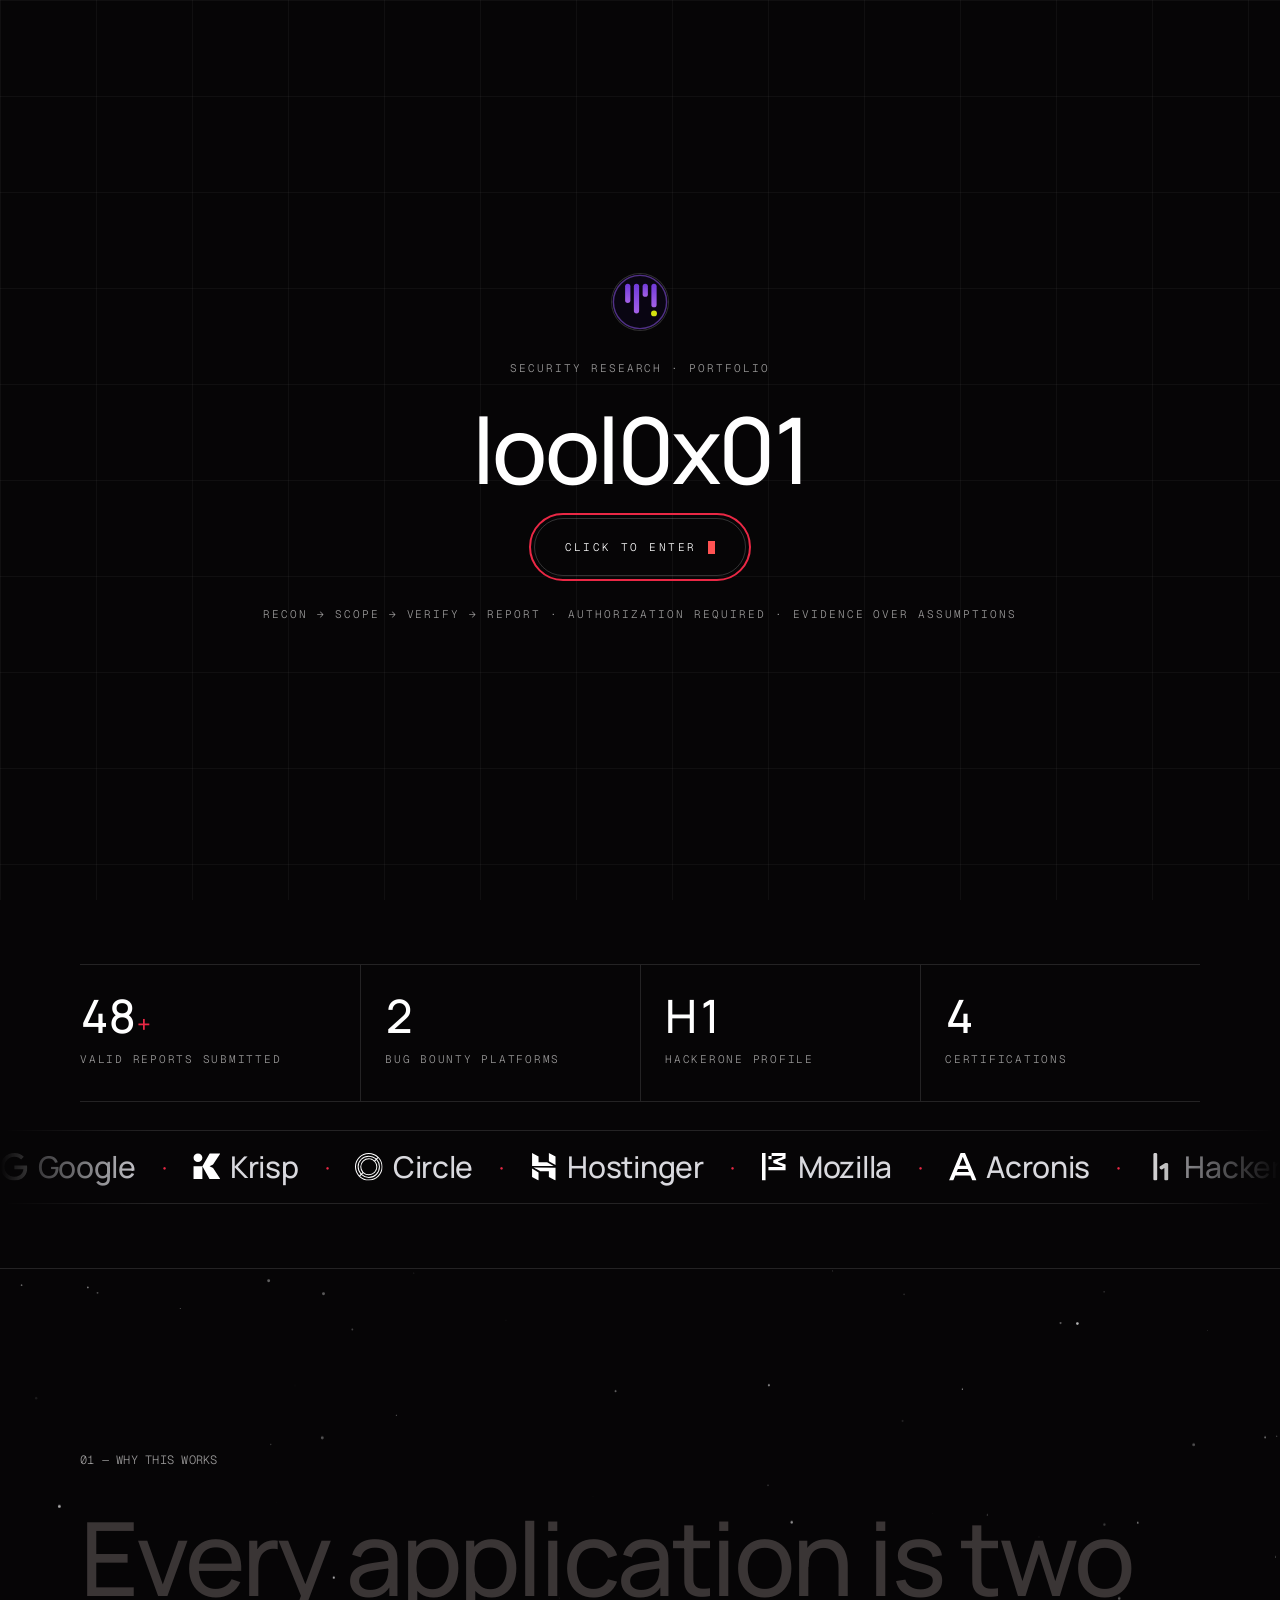
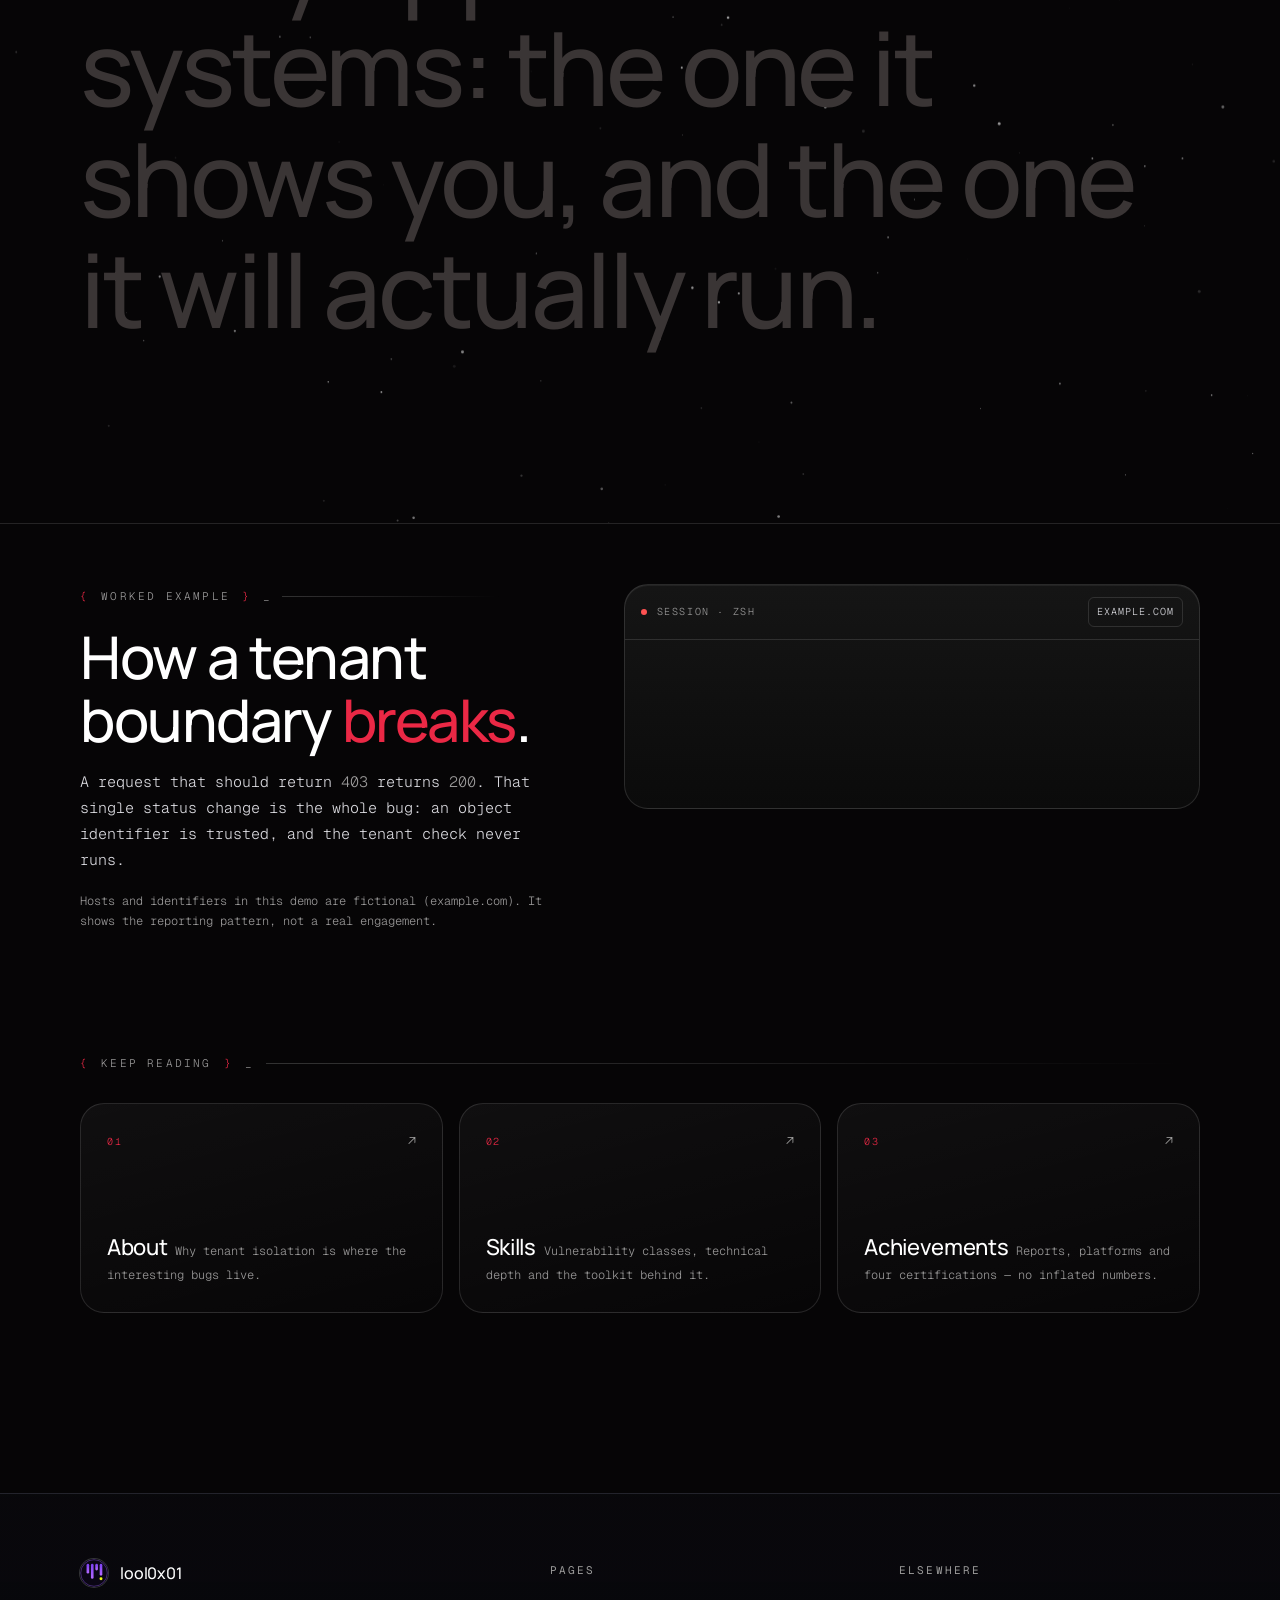
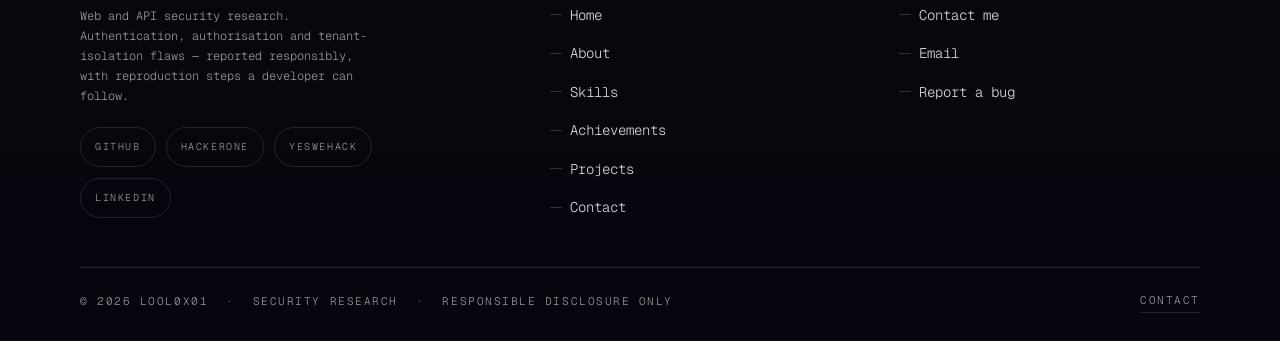
==== index.html @ 4f6cd8f5 "Full redeploy: site + audible ambient.mp3 + cache-busted audio" ====
<!DOCTYPE html>
<html lang="en-GB">
<head>
<meta charset="utf-8">
<meta name="viewport" content="width=device-width, initial-scale=1">
<title>lool0x01 — Security Researcher</title>
<meta name="description" content="Security researcher specialising in web and API security, with a focus on authentication, authorisation and tenant-isolation flaws in multi-tenant SaaS.">
<meta name="theme-color" content="#060506">
<meta name="color-scheme" content="dark">
<link rel="icon" href="favicon.svg" type="image/svg+xml">
<meta property="og:type" content="website">
<meta property="og:site_name" content="lool0x01">
<meta property="og:title" content="lool0x01 — Security Researcher">
<meta property="og:description" content="Web and API security research: authentication, authorisation and tenant-isolation flaws in multi-tenant SaaS.">
<meta name="twitter:card" content="summary">
<link rel="preconnect" href="https://fonts.googleapis.com">
<link rel="preconnect" href="https://fonts.gstatic.com" crossorigin>
<link href="https://fonts.googleapis.com/css2?family=Geist+Mono:wght@300..500&family=Instrument+Serif:ital@0;1&family=Manrope:wght@300..600&display=swap" rel="stylesheet">
<link rel="stylesheet" href="assets/css/main.css?v=18">
<link rel="stylesheet" href="assets/css/live-terminal.css?v=2">
<script src="assets/js/media.js?v=6"></script>
</head>
<body data-page="home">

<a class="skip" href="#main">Skip to content</a>
<div class="wipe" id="wipe" data-state="revealing" aria-hidden="true"><span></span><span></span></div>
<div class="progress" aria-hidden="true"><div class="progress__bar"></div></div>
<canvas class="field-canvas" id="field" aria-hidden="true"></canvas>
<div class="cursor" id="cursor" aria-hidden="true">
  <span class="cursor__dot"></span><span class="cursor__ring"></span><span class="cursor__label">View</span>
</div>

<!-- entry gate: click -> 2s boot -> hero -->
<div class="gate" id="gate" role="dialog" aria-modal="true" aria-labelledby="gate-name">
  <div class="gate__inner">
    <span class="gate__mark" aria-hidden="true"></span>
    <p class="gate__hint">Security research · portfolio</p>
    <p class="gate__name" id="gate-name">lool0x01</p>
    <button class="gate__enter" type="button">Click to Enter <span class="caret" aria-hidden="true"></span></button>
    <p class="gate__hint">Recon → scope → verify → report · authorization required · evidence over assumptions</p>
    <div class="boot" role="status" aria-live="polite">
      <div class="boot__row">INITIALIZING...</div>
      <div class="boot__row">mapping attack surface...</div>
      <div class="boot__row">tenant boundaries: checked</div>
      <div class="boot__row boot__row--ready">READY</div>
      <div class="boot__bar" aria-hidden="true"><i></i></div>
    </div>
  </div>
</div>

<header class="nav">
  <div class="nav__inner">
    <a class="brand" href="index.html" aria-label="lool0x01 — home">
      <span class="brand__mark" aria-hidden="true"></span>
      <span class="brand__word">lool0x01</span>
    </a>
    <nav class="nav__tabs" aria-label="Primary">
      <a class="nav__tab" href="index.html" aria-current="page">Home</a>
      <a class="nav__tab" href="about.html">About</a>
      <a class="nav__tab" href="skills.html">Skills</a>
      <a class="nav__tab" href="achievements.html">Achievements</a>
      <a class="nav__tab" href="projects.html">Projects</a>
      <a class="nav__tab" href="contact.html">Contact</a>
    </nav>
    <div class="nav__tools">
      <button class="audio" type="button" aria-pressed="false" aria-label="Toggle ambient sound">
        <span class="audio__bars" aria-hidden="true"><i></i><i></i><i></i><i></i></span>
        <span class="audio__text">Sound</span>
      </button>
      <a class="btn btn--sm" href="contact.html">Contact</a>
    </div>
    <button class="nav__burger" type="button" aria-expanded="false" aria-controls="nav-panel" aria-label="Open menu">
      <i aria-hidden="true"></i><i aria-hidden="true"></i>
    </button>
  </div>
</header>
<div class="nav__panel" id="nav-panel">
  <a href="index.html" aria-current="page">Home</a>
  <a href="about.html">About</a>
  <a href="skills.html">Skills</a>
  <a href="achievements.html">Achievements</a>
  <a href="projects.html">Projects</a>
  <a href="contact.html">Contact</a>
</div>

<main id="main">

  <!-- ============================================================ hero -->
  <section class="hero">
    <div class="wrap hero__grid">
      <div class="hero__copy">
        <p class="eyebrow">
          <span class="eyebrow__brace">{</span>
          <span>Security research</span>
          <span class="eyebrow__brace">}</span>
          <span class="eyebrow__dash">_</span>
          <span class="eyebrow__rule"></span>
        </p>

        <h1 class="hero__title hero__title--mono">
          <span class="line"><span>Scanners check inputs.</span></span>
          <span class="line"><span>I test <em class="hl">TRUST</em>.</span></span>
        </h1>

        <p class="hero__lede lede">
          Security researcher specialising in web and API security, with a focus on
          authentication, authorisation, and tenant-isolation flaws in multi-tenant SaaS
          systems. I find the design-level vulnerabilities scanners miss and write
          reproducible reports with concrete remediation guidance.
        </p>

        <div class="hero__cta">
          <a class="btn btn--primary" href="projects.html">View my work <span class="btn__arrow" aria-hidden="true">→</span></a>
          <a class="btn" href="contact.html">Contact me</a>
        </div>

        <p class="hero__meta">
          <span class="live"><span class="live__dot" aria-hidden="true"></span>Researching</span>
          <span aria-hidden="true">/</span>
          <span>HackerOne · YesWeHack</span>
          <span aria-hidden="true">/</span>
          <span>Responsible disclosure only</span>
        </p>
      </div>

      <!-- ============================================================
           Live Engagement Terminal — self-contained hero component.
           Markup here · styles: assets/css/live-terminal.css
                        · scenarios + engine: assets/js/live-terminal.js
           Paste-ready single-file version: components/live-engagement-terminal.html
           ============================================================ -->
      <section class="let" id="let" role="region" aria-label="Live engagement terminal">
        <div class="let__stage">
          <span class="let__glow" aria-hidden="true"></span>
          <span class="let__halo" aria-hidden="true"></span>

          <div class="let__frame">
            <span class="let__corner" data-c="tl" aria-hidden="true"></span>
            <span class="let__corner" data-c="tr" aria-hidden="true"></span>
            <span class="let__corner" data-c="bl" aria-hidden="true"></span>
            <span class="let__corner" data-c="br" aria-hidden="true"></span>
            <span class="let__scan" aria-hidden="true"></span>
            <span class="let__vignette" aria-hidden="true"></span>

            <header class="let__bar">
              <span class="let__dots" aria-hidden="true"><i></i><i></i><i></i></span>
              <span class="let__path">lool0x01@hunt: ~/engagements/tenant-isolation</span>
              <span class="let__live" aria-hidden="true"><i></i> live</span>
            </header>

            <div class="let__tabrow">
              <div class="let__tabs" role="tablist" aria-label="Engagement scenario">
                <button class="let__tab" id="let-tab-recon"   role="tab" type="button" data-scn="recon"   aria-selected="true"  aria-controls="let-screen" tabindex="0">recon</button>
                <button class="let__tab" id="let-tab-exploit" role="tab" type="button" data-scn="exploit" aria-selected="false" aria-controls="let-screen" tabindex="-1">exploit</button>
                <button class="let__tab" id="let-tab-report"  role="tab" type="button" data-scn="report"  aria-selected="false" aria-controls="let-screen" tabindex="-1">report</button>
              </div>
              <div class="let__actions">
                <button class="let__act" type="button" data-act="replay">Replay</button>
                <button class="let__act" type="button" data-act="copy">Copy</button>
              </div>
              <span class="let__tabline" aria-hidden="true"></span>
            </div>

            <div class="let__body">
              <div class="let__screen" id="let-screen" role="tabpanel" aria-labelledby="let-tab-recon">
                <div class="let__lines"></div>
              </div>

              <aside class="let__panel" aria-label="Findings">
                <p class="let__panel-title">Findings</p>
                <div class="let__count"><span class="let__count-n">0</span><span class="let__count-l">logged</span></div>
                <span class="let__sev" data-sev="none">—</span>
                <div class="let__cvss">
                  <span class="let__cvss-l">CVSS 4.0</span>
                  <span class="let__cvss-v">—</span>
                </div>
                <div class="let__ring">
                  <svg viewBox="0 0 44 44" aria-hidden="true">
                    <circle class="let__ring-bg" cx="22" cy="22" r="18"></circle>
                    <circle class="let__ring-fg" cx="22" cy="22" r="18"></circle>
                  </svg>
                  <span class="let__ring-t">0%</span>
                </div>
              </aside>
            </div>
          </div>
        </div>

        <div class="let__sr" role="status" aria-live="polite"></div>
      </section>
    </div>
  </section>

  <!-- ======================================================= stats + marquee -->
  <section class="section--tight" aria-label="At a glance">
    <div class="wrap">
      <div class="stats">
        <div class="stat">
          <span class="stat__num"><span data-count="50" data-reveal data-dur="1600">50</span><small>+</small></span>
          <span class="stat__label">Valid reports submitted</span>
        </div>
        <div class="stat">
          <span class="stat__num"><span data-count="2" data-reveal data-dur="900">2</span></span>
          <span class="stat__label">Bug bounty platforms</span>
        </div>
        <div class="stat">
          <span class="stat__num">H1</span>
          <span class="stat__label">HackerOne profile</span>
        </div>
        <div class="stat">
          <span class="stat__num"><span data-count="4" data-reveal data-dur="900">4</span></span>
          <span class="stat__label">Certifications</span>
        </div>
      </div>
    </div>
    <!-- brand sprite: inlined once, referenced by every marquee lockup -->
    <svg class="mlogo-sprite" aria-hidden="true" focusable="false"><defs>
      <symbol id="lg-google" viewBox="0 0 24 24"><path d="M12.48 10.92v3.28h7.84c-.24 1.84-.853 3.187-1.787 4.133-1.147 1.147-2.933 2.4-6.053 2.4-4.827 0-8.6-3.893-8.6-8.72s3.773-8.72 8.6-8.72c2.6 0 4.507 1.027 5.907 2.347l2.307-2.307C18.747 1.44 16.133 0 12.48 0 5.867 0 .307 5.387.307 12s5.56 12 12.173 12c3.573 0 6.267-1.173 8.373-3.36 2.16-2.16 2.84-5.213 2.84-7.667 0-.76-.053-1.467-.173-2.053H12.48z"/></symbol>
      <symbol id="lg-krisp" viewBox="9.5 9.5 26 26"><path d="M18.333 33.6553C18.333 33.7466 18.2981 33.8348 18.2354 33.8994C18.1726 33.9639 18.0868 34 17.998 34H10.335C10.2461 34 10.1605 33.964 10.0977 33.8994C10.0349 33.8348 10 33.7466 10 33.6553V22.3447C10 22.2534 10.0349 22.1652 10.0977 22.1006C10.1605 22.036 10.2462 22 10.335 22H18.333V33.6553ZM34.6592 10C34.7208 10 34.7821 10.0169 34.835 10.0488C34.8876 10.0808 34.9309 10.1269 34.96 10.1816C34.9891 10.2366 35.003 10.299 35 10.3613C34.997 10.4236 34.9766 10.4843 34.9424 10.5361L28.5615 20.208C28.5286 20.2577 28.4836 20.2985 28.4307 20.3252L25.1182 21.999L28.4307 23.6729C28.4836 23.7004 28.5287 23.7417 28.5615 23.792L34.9424 33.4639C34.9766 33.5157 34.997 33.5764 35 33.6387C35.003 33.701 34.9891 33.7634 34.96 33.8184C34.9309 33.8731 34.8876 33.9192 34.835 33.9512C34.7821 33.9831 34.7208 34 34.6592 34H25.5137C25.3936 34 25.2747 33.9681 25.1709 33.9072C25.0673 33.8464 24.9814 33.7584 24.9219 33.6533L18.333 21.999L24.9219 10.3467C24.9814 10.2416 25.0673 10.1536 25.1709 10.0928C25.2747 10.0319 25.3936 10 25.5137 10H34.6592ZM14.167 10C16.468 10.0002 18.333 11.791 18.333 14C18.333 16.209 16.468 17.9998 14.167 18C11.8658 18 10 16.2091 10 14C10 11.7909 11.8658 10 14.167 10Z"/></symbol>
      <symbol id="lg-circle" viewBox="0 0 24 24"><path d="M20.788 3.832c-.101-.105-.197-.213-.301-.317-.103-.103-.211-.202-.32-.302A11.903 11.903 0 0 0 12 0a11.926 11.926 0 0 0-8.486 3.514C-1.062 8.09-1.16 15.47 3.213 20.168c.099.108.197.214.3.32.104.103.21.2.317.3A11.92 11.92 0 0 0 12 24c3.206 0 6.22-1.247 8.487-3.512 4.576-4.576 4.673-11.956.301-16.656zm-16.655.301A11.057 11.057 0 0 1 12 .874c2.825 0 5.49 1.048 7.55 2.958l-1.001 1.002A9.646 9.646 0 0 0 12 2.292a9.644 9.644 0 0 0-6.865 2.844A9.644 9.644 0 0 0 2.292 12c0 2.448.9 4.753 2.542 6.549L3.831 19.55C-.201 15.191-.101 8.367 4.133 4.133zm13.798 1.318v.002l-1.015 1.014A7.346 7.346 0 0 0 12 4.589 7.357 7.357 0 0 0 6.761 6.76 7.362 7.362 0 0 0 4.589 12a7.34 7.34 0 0 0 1.877 4.913l-1.014 1.016A8.77 8.77 0 0 1 3.167 12a8.77 8.77 0 0 1 2.588-6.245A8.771 8.771 0 0 1 12 3.167c2.213 0 4.301.809 5.931 2.284zM18.537 12c0 1.745-.681 3.387-1.916 4.622S13.746 18.538 12 18.538a6.491 6.491 0 0 1-4.296-1.621l-.001-.004c-.11-.094-.22-.188-.324-.291a6.027 6.027 0 0 1-.293-.326A6.47 6.47 0 0 1 5.466 12c0-1.746.679-3.387 1.914-4.621A6.488 6.488 0 0 1 12 5.465c1.599 0 3.105.576 4.295 1.62.111.096.224.19.326.295.104.104.2.214.295.324A6.482 6.482 0 0 1 18.537 12zM7.084 17.534h.001A7.349 7.349 0 0 0 12 19.413a7.35 7.35 0 0 0 5.239-2.174A7.354 7.354 0 0 0 19.412 12a7.364 7.364 0 0 0-1.876-4.916l1.013-1.012A8.777 8.777 0 0 1 20.834 12a8.765 8.765 0 0 1-2.589 6.246A8.764 8.764 0 0 1 12 20.834a8.782 8.782 0 0 1-5.93-2.285l1.014-1.015zm12.783 2.333A11.046 11.046 0 0 1 12 23.125a11.042 11.042 0 0 1-7.551-2.957l1.004-1.001a9.64 9.64 0 0 0 6.549 2.542 9.639 9.639 0 0 0 6.865-2.846A9.642 9.642 0 0 0 21.71 12a9.64 9.64 0 0 0-2.543-6.548l1.001-1.002c4.031 4.359 3.935 11.182-.301 15.417z"/></symbol>
      <symbol id="lg-hostinger" viewBox="0 0 24 24"><path d="M16.415 0v7.16l5.785 3.384V2.949L16.415 0ZM1.8 0v11.237h18.815L14.89 8.09l-7.457-.003V3.024L1.8 0Zm14.615 20.894v-5.019l-7.514-.005c.007.033-5.82-3.197-5.82-3.197l19.119.091V24l-5.785-3.106ZM1.8 13.551v7.343l5.633 2.949v-6.988L1.8 13.551Z"/></symbol>
      <symbol id="lg-mozilla" viewBox="0 0 24 24"><path d="M4.819 24H1.75V0H4.82zM7.33 12.242H19.48v-.69L11.562 8.67V6.25l7.918-2.872v-.7H10.1V0h12.149v4.89l-6.445 2.224v.69l6.445 2.224v4.89H7.33zm0-9.565h2.77v2.77H7.33z"/></symbol>
      <symbol id="lg-acronis" viewBox="96 96 320 320"><path d="M96 416H145.231L168.899 357.647H343.574L366.769 416H416L281.562 96H230.438L96 416ZM214.817 243.294L223.337 222.588C237.065 188.706 248.899 160.471 256 139.294C263.574 160.471 275.408 188.706 289.136 222.588L297.657 243.294H214.817ZM184.994 317.647L199.669 280.941H312.331L327.479 317.647H184.994Z"/></symbol>
      <symbol id="lg-hackerone" viewBox="0 0 24 24"><path d="M7.207 0c-.4836 0-.8774.1018-1.1823.3002-.3044.2003-.4592.4627-.4592.7798v21.809c0 .2766.1581.5277.4752.7609.315.2335.7031.3501 1.1664.3501.4427 0 .8306-.1166 1.1678-.3501.3352-.231.5058-.4843.5058-.761V1.0815c0-.319-.1623-.5769-.4893-.7813C8.0644.1018 7.6702 0 7.207 0zm9.5234 8.662c-.4836 0-.8717.0981-1.1683.3007l-4.439 2.7822c-.1988.1861-.2841.4687-.2473.855.0342.3826.2108.747.5238 1.0907.3145.346.6662.5626 1.0684.6547.3963.0899.6973.041.8962-.143l1.7551-1.0951v9.7817c0 .2767.1522.5278.4607.761.3007.2335.6873.3501 1.1504.3501.463 0 .863-.1166 1.1983-.3501.3371-.2332.5058-.4843.5058-.761V9.7381c0-.3193-.165-.577-.4898-.7754-.3252-.2026-.7288-.3007-1.2143-.3007z"/></symbol>
      <symbol id="lg-deezer" viewBox="0 0 24 24"><path d="M.693 10.024c.381 0 .693-1.256.693-2.807 0-1.55-.312-2.807-.693-2.807C.312 4.41 0 5.666 0 7.217s.312 2.808.693 2.808ZM21.038 1.56c-.364 0-.684.805-.91 2.096C19.765 1.446 19.184 0 18.526 0c-.78 0-1.464 2.036-1.784 5-.312-2.158-.788-3.536-1.325-3.536-.745 0-1.386 2.704-1.62 6.472-.442-1.932-1.083-3.145-1.793-3.145s-1.35 1.213-1.793 3.145c-.242-3.76-.874-6.463-1.628-6.463-.537 0-1.013 1.378-1.325 3.535C6.938 2.036 6.262 0 5.474 0c-.658 0-1.247 1.447-1.602 3.665-.217-1.291-.546-2.105-.91-2.105-.675 0-1.221 2.807-1.221 6.272 0 3.466.546 6.273 1.221 6.273.277 0 .537-.476.736-1.273.32 2.928.996 4.938 1.776 4.938.606 0 1.143-1.204 1.507-3.11.251 3.622.875 6.195 1.602 6.195.46 0 .875-1.023 1.187-2.677C10.142 21.6 11 24 12.004 24c1.005 0 1.863-2.4 2.235-5.822.312 1.654.727 2.677 1.186 2.677.728 0 1.352-2.573 1.603-6.195.364 1.906.9 3.11 1.507 3.11.78 0 1.455-2.01 1.775-4.938.208.797.46 1.273.737 1.273.675 0 1.22-2.807 1.22-6.273-.008-3.457-.553-6.272-1.23-6.272ZM23.307 10.024c.381 0 .693-1.256.693-2.807 0-1.55-.312-2.807-.693-2.807-.381 0-.693 1.256-.693 2.807s.312 2.808.693 2.808Z"/></symbol>
      <symbol id="lg-ably" viewBox="21 21 118 118"><path d="M79.8574 32L31.4436 120.61L22 113.988L66.7958 32H79.8574ZM80.532 32L128.946 120.61L138.389 113.988L93.5936 32H80.532Z"/><path d="M128.271 121.132L80.1947 83.4801L32.1182 121.132L41.9297 128L80.1947 98.0441L118.46 128L128.271 121.132Z"/></symbol>
      <symbol id="lg-lumin" viewBox="28 28 144 144"><path d="M54.2479 163L74.5409 127.716H34.128C29.2819 127.716 26.5884 123.031 29.098 118.716L79.7439 31.0578C80.8257 29.0735 82.4374 28 85.3148 28H135.593C140.439 28 143.132 32.6843 140.623 37L95.0178 116.2H165.946C170.792 116.2 173.312 121.058 170.976 125.2L145.837 168.942C144.755 170.927 143.143 172 140.266 172H59.2671C54.421 172 51.7275 167.316 54.2371 163H54.2479ZM81.1826 116.2L125.533 39.5157H88.7222L44.1879 116.2H81.1826Z"/></symbol>
    </defs></svg>

    <div class="marquee" data-marquee aria-hidden="true" style="margin-top:28px">
      <div class="marquee__track">
        <span class="marquee__item">
          <span class="mlogo"><svg class="mi"><use href="#lg-google"/></svg>Google</span><i>·</i>
          <span class="mlogo"><svg class="mi"><use href="#lg-krisp"/></svg>Krisp</span><i>·</i>
          <span class="mlogo"><svg class="mi"><use href="#lg-circle"/></svg>Circle</span><i>·</i>
          <span class="mlogo"><svg class="mi"><use href="#lg-hostinger"/></svg>Hostinger</span><i>·</i>
          <span class="mlogo"><svg class="mi"><use href="#lg-mozilla"/></svg>Mozilla</span><i>·</i>
          <span class="mlogo"><svg class="mi"><use href="#lg-acronis"/></svg>Acronis</span><i>·</i>
          <span class="mlogo"><svg class="mi"><use href="#lg-hackerone"/></svg>HackerOne</span><i>·</i>
          <span class="mlogo"><svg class="mi"><use href="#lg-deezer"/></svg>Deezer</span><i>·</i>
          <span class="mlogo"><svg class="mi"><use href="#lg-ably"/></svg>Ably</span><i>·</i>
          <span class="mlogo"><svg class="mi"><use href="#lg-lumin"/></svg>LuminPDF</span><i>·</i>
        </span>
        <span class="marquee__item">
          <span class="mlogo"><svg class="mi"><use href="#lg-google"/></svg>Google</span><i>·</i>
          <span class="mlogo"><svg class="mi"><use href="#lg-krisp"/></svg>Krisp</span><i>·</i>
          <span class="mlogo"><svg class="mi"><use href="#lg-circle"/></svg>Circle</span><i>·</i>
          <span class="mlogo"><svg class="mi"><use href="#lg-hostinger"/></svg>Hostinger</span><i>·</i>
          <span class="mlogo"><svg class="mi"><use href="#lg-mozilla"/></svg>Mozilla</span><i>·</i>
          <span class="mlogo"><svg class="mi"><use href="#lg-acronis"/></svg>Acronis</span><i>·</i>
          <span class="mlogo"><svg class="mi"><use href="#lg-hackerone"/></svg>HackerOne</span><i>·</i>
          <span class="mlogo"><svg class="mi"><use href="#lg-deezer"/></svg>Deezer</span><i>·</i>
          <span class="mlogo"><svg class="mi"><use href="#lg-ably"/></svg>Ably</span><i>·</i>
          <span class="mlogo"><svg class="mi"><use href="#lg-lumin"/></svg>LuminPDF</span><i>·</i>
        </span>
      </div>
    </div>
  </section>

  <!-- ==================================== big statement (word-lit + stars) -->
  <section class="bigstatement" id="statement" aria-label="Statement">
    <canvas class="bigstatement__stars" aria-hidden="true"></canvas>
    <div class="wrap">
      <p class="bigstatement__tag">01 — why this works</p>
      <p class="statement" id="statementText">Every application is two systems: the one it shows you, and the one it will actually run.</p>
    </div>
  </section>

  <!-- ========================================================= terminal demo -->
  <section class="section" aria-labelledby="demo-title">
    <div class="wrap split">
      <div class="hero__aside" data-reveal>
        <p class="eyebrow">
          <span class="eyebrow__brace">{</span>
          <span>Worked example</span>
          <span class="eyebrow__brace">}</span>
          <span class="eyebrow__dash">_</span>
          <span class="eyebrow__rule"></span>
        </p>
        <h2 class="h2" id="demo-title">How a tenant boundary <span class="serif">breaks</span>.</h2>
        <p class="lede">
          A request that should return <span class="muted">403</span> returns <span class="muted">200</span>.
          That single status change is the whole bug: an object identifier is trusted,
          and the tenant check never runs.
        </p>
        <p class="small">
          Hosts and identifiers in this demo are fictional (example.com). It shows the
          reporting pattern, not a real engagement.
        </p>
      </div>

      <div class="hero__notes" data-reveal data-delay="120">
        <div class="term" aria-hidden="true">
          <div class="term__bar">
            <span class="live__dot"></span>
            <span>session · zsh</span>
            <span class="spacer"></span>
            <span class="tag">example.com</span>
          </div>
          <div class="term__body" data-terminal></div>
        </div>
        <p class="sr-only">
          Animated demonstration: a request to api.example.com returns 403 as expected, then
          returns 200 after an object identifier is changed, illustrating a broken
          object-level authorisation finding. All hosts are fictional.
        </p>
      </div>
    </div>
  </section>

  <!-- ============================================================= teasers -->
  <section class="section" aria-labelledby="next-title">
    <div class="wrap">
      <div class="section-label">
        <p class="eyebrow">
          <span class="eyebrow__brace">{</span>
          <span id="next-title">Keep reading</span>
          <span class="eyebrow__brace">}</span>
          <span class="eyebrow__dash">_</span>
        </p>
        <hr class="rule">
      </div>

      <div class="teasers">
        <a class="teaser" href="about.html" data-reveal data-cursor="view" data-cursor-label="Open">
          <span class="teaser__top"><span class="teaser__idx">01</span><span class="teaser__arrow" aria-hidden="true">↗</span></span>
          <span>
            <span class="teaser__title">About</span>
            <span class="teaser__sub">Why tenant isolation is where the interesting bugs live.</span>
          </span>
        </a>
        <a class="teaser" href="skills.html" data-reveal data-delay="80" data-cursor="view" data-cursor-label="Open">
          <span class="teaser__top"><span class="teaser__idx">02</span><span class="teaser__arrow" aria-hidden="true">↗</span></span>
          <span>
            <span class="teaser__title">Skills</span>
            <span class="teaser__sub">Vulnerability classes, technical depth and the toolkit behind it.</span>
          </span>
        </a>
        <a class="teaser" href="achievements.html" data-reveal data-delay="160" data-cursor="view" data-cursor-label="Open">
          <span class="teaser__top"><span class="teaser__idx">03</span><span class="teaser__arrow" aria-hidden="true">↗</span></span>
          <span>
            <span class="teaser__title">Achievements</span>
            <span class="teaser__sub">Reports, platforms and four certifications — no inflated numbers.</span>
          </span>
        </a>
      </div>
    </div>
  </section>

</main>

<footer class="footer">
  <div class="wrap">
    <div class="footer__top">
      <div class="footer__blurb">
        <div class="footer__markline">
          <span class="brand__mark" aria-hidden="true"></span>
          <span class="brand__word">lool0x01</span>
        </div>
        <p class="small">
          Web and API security research. Authentication, authorisation and tenant-isolation
          flaws — reported responsibly, with reproduction steps a developer can follow.
        </p>
        <div class="socials">
          <a class="icon-btn" href="https://github.com/alielbadry" target="_blank" rel="noopener noreferrer me">GitHub</a>
          <a class="icon-btn" href="https://hackerone.com/lool0x01" target="_blank" rel="noopener noreferrer me">HackerOne</a>
          <a class="icon-btn" href="https://yeswehack.com/hunters/lool0x01" target="_blank" rel="noopener noreferrer me">YesWeHack</a>
          <a class="icon-btn" href="https://www.linkedin.com/in/alielbadry365/" target="_blank" rel="noopener noreferrer me">LinkedIn</a>
        </div>
      </div>
      <div class="footer__col">
        <h4>Pages</h4>
        <ul>
          <li><a class="footer__link" href="index.html">Home</a></li>
          <li><a class="footer__link" href="about.html">About</a></li>
          <li><a class="footer__link" href="skills.html">Skills</a></li>
          <li><a class="footer__link" href="achievements.html">Achievements</a></li>
          <li><a class="footer__link" href="projects.html">Projects</a></li>
          <li><a class="footer__link" href="contact.html">Contact</a></li>
        </ul>
      </div>
      <div class="footer__col">
        <h4>Elsewhere</h4>
        <ul>
          <li><a class="footer__link" href="contact.html">Contact me</a></li>
          <li><a class="footer__link" href="mailto:alielbadry365@gmail.com">Email</a></li>
          <li><a class="footer__link" href="contact.html">Report a bug</a></li>
        </ul>
      </div>
    </div>
    <div class="footer__stamp">
      <span>© <span id="year">2026</span> lool0x01</span>
      <span class="dot" aria-hidden="true">·</span>
      <span>Security research</span>
      <span class="dot" aria-hidden="true">·</span>
      <span>Responsible disclosure only</span>
      <span class="spacer"></span>
      <a href="contact.html">Contact</a>
    </div>
  </div>
</footer>

<script src="assets/js/data.js?v=5"></script>
<script src="assets/js/particles.js?v=5"></script>
<script src="assets/js/core.js?v=12"></script>
<script src="assets/js/home.js?v=6"></script>
<script src="assets/js/live-terminal.js?v=1"></script>
</body>
</html>
---- assets/css/main.css ----
/* ============================================================================
   main.css — "midnight security lab"
   ----------------------------------------------------------------------------
   01 tokens            06 buttons          11 portrait HUD
   02 reset / base      07 cards / glass    12 gate + boot
   03 typography        08 section rhythm   13 stats / marquee
   04 chrome: nav       09 hero             14 terminal
   05 footer            10 annotations      15 chips / filter / plates / form
                                             16 cursor / wipe / misc
                                             17 responsive / reduced motion
   ========================================================================== */

/* == 01 tokens ============================================================ */
:root {
  /* canvas — neutral black, so the red signal reads clean */
  --bg: #060506;
  --grid: rgba(255, 255, 255, 0.04);
  --grid-size: 96px;

  /* surfaces */
  --panel: #0b0b0b;
  --panel-2: #151515;
  --panel-3: #1c1c1c;

  /* hairlines */
  --hair: rgba(255, 255, 255, 0.12);
  --hair-strong: rgba(255, 255, 255, 0.18);

  /* text ramp — white */
  --t1: #ffffff;
  --t2: #d9d9de;
  --t3: #9b9a9a;
  --t4: #ffffff;

  /* signal — white + red (token names kept for compatibility) */
  --violet: #ea2845;
  --violet-2: #ff4d63;
  --lav: #ffb3b8;
  --lime: #ff5252;

  /* tints derived from the accent only */
  --violet-08: rgba(234, 40, 69, 0.08);
  --violet-14: rgba(234, 40, 69, 0.14);
  --violet-24: rgba(234, 40, 69, 0.24);
  --violet-40: rgba(234, 40, 69, 0.4);
  --violet-70: rgba(234, 40, 69, 0.7);

  /* geometry */
  --r-6: 6px;
  --r-12: 12px;
  --r-24: 24px;
  --r-32: 32px;
  --r-pill: 999px;

  --u: 4px;
  --gap-section: 120px;
  --wrap: 1200px;
  --nav-h: 76px;

  /* type */
  --ff-display: "Manrope", "Inter", system-ui, sans-serif;
  --ff-serif: "Instrument Serif", Georgia, "Times New Roman", serif;
  --ff-mono: "Geist Mono", "JetBrains Mono", ui-monospace, "SFMono-Regular", Menlo, monospace;

  --fs-display: clamp(44px, 8.4vw, 128px);
  --fs-h2: clamp(34px, 4.6vw, 64px);
  --fs-h3: clamp(22px, 2.4vw, 30px);
  --fs-serif: clamp(32px, 4.2vw, 56px);
  --fs-body: 14px;
  --lh-body: 24px;
  --fs-eyebrow: 11px;
  --fs-micro: 11px;

  /* motion */
  --ease-wipe: cubic-bezier(0.65, 0.05, 0, 1);
  --ease-out: cubic-bezier(0.16, 1, 0.3, 1);
  --dur-wipe: 0.75s;

  /* media, injected by assets/js/media.js. Fallbacks keep layout intact. */
  --portrait-img: none;
  --mark-img: none;
}

/* == 02 reset / base ====================================================== */
*,
*::before,
*::after { box-sizing: border-box; }

* { margin: 0; }

html {
  -webkit-text-size-adjust: 100%;
  scroll-behavior: smooth;
}

html.is-locked { overflow: hidden; }

body {
  min-height: 100vh;
  background-color: var(--bg);
  color: var(--t2);
  font-family: var(--ff-mono);
  font-weight: 300;
  font-size: var(--fs-body);
  line-height: var(--lh-body);
  font-variant-ligatures: none;
  -webkit-font-smoothing: antialiased;
  -moz-osx-font-smoothing: grayscale;
  overflow-x: hidden;
}

/* blueprint grid + a soft violet bloom, both purely decorative */
body::before {
  content: "";
  position: fixed;
  inset: 0;
  z-index: 0;
  pointer-events: none;
  background-image:
    linear-gradient(to right, var(--grid) 1px, transparent 1px),
    linear-gradient(to bottom, var(--grid) 1px, transparent 1px);
  background-size: var(--grid-size) var(--grid-size);
  mask-image: radial-gradient(120% 90% at 50% 0%, #000 20%, transparent 78%);
  -webkit-mask-image: radial-gradient(120% 90% at 50% 0%, #000 20%, transparent 78%);
}

body::after {
  content: "";
  position: fixed;
  inset: -20% -10% auto -10%;
  height: 70vh;
  z-index: 0;
  pointer-events: none;
  background: radial-gradient(50% 50% at 50% 0%, var(--violet-08), transparent 70%);
}

img, svg, canvas { display: block; max-width: 100%; }

a { color: inherit; text-decoration: none; }

button, input, textarea, select {
  font: inherit;
  color: inherit;
  background: none;
  border: 0;
}

button { cursor: pointer; }

ul, ol { list-style: none; padding: 0; }

:focus-visible {
  outline: 2px solid var(--violet);
  outline-offset: 3px;
  border-radius: var(--r-6);
}

::selection { background: var(--violet); color: #fff; }

.skip {
  position: fixed;
  top: 12px;
  left: 12px;
  z-index: 200;
  padding: 12px 20px;
  background: var(--panel-2);
  border: 1px solid var(--violet);
  border-radius: var(--r-pill);
  color: var(--t4);
  font-size: var(--fs-eyebrow);
  letter-spacing: 0.14em;
  text-transform: uppercase;
  transform: translateY(-160%);
  transition: transform 0.24s var(--ease-out);
}
.skip:focus-visible { transform: translateY(0); }

.sr-only {
  position: absolute;
  width: 1px; height: 1px;
  padding: 0; margin: -1px;
  overflow: hidden;
  clip-path: inset(50%);
  white-space: nowrap;
}

/* == 03 typography ======================================================== */
.wrap {
  width: 100%;
  max-width: var(--wrap);
  margin-inline: auto;
  padding-inline: clamp(20px, 4vw, 40px);
}

.display {
  font-family: var(--ff-display);
  font-weight: 500;
  font-size: var(--fs-display);
  line-height: 0.95;
  letter-spacing: -0.03em;
  color: var(--t4);
  text-wrap: balance;
}

.h2 {
  font-family: var(--ff-display);
  font-weight: 500;
  font-size: var(--fs-h2);
  line-height: 1.06;
  letter-spacing: -0.025em;
  color: var(--t1);
}

.h3 {
  font-family: var(--ff-display);
  font-weight: 500;
  font-size: var(--fs-h3);
  line-height: 1.15;
  letter-spacing: -0.015em;
  color: var(--t1);
}

/* the only italic in the system, and the only lavender */
.serif {
  font-family: var(--ff-serif);
  font-style: italic;
  font-weight: 400;
  font-size: var(--fs-serif);
  line-height: 1;
  letter-spacing: 0.005em;
  color: var(--lav);
}

.lede {
  font-size: 15px;
  line-height: 26px;
  color: var(--t2);
  max-width: 62ch;
}

.muted { color: var(--t3); }
.small { font-size: 12px; line-height: 20px; color: var(--t3); }

.eyebrow {
  display: flex;
  align-items: center;
  gap: 12px;
  font-size: var(--fs-eyebrow);
  letter-spacing: 0.2em;
  text-transform: uppercase;
  color: var(--t3);
  white-space: nowrap;
}

.eyebrow__brace { color: var(--violet); }
.eyebrow__dash { letter-spacing: 0; }
.eyebrow__rule {
  flex: 1 1 auto;
  height: 1px;
  min-width: 24px;
  max-width: 220px;
  background: linear-gradient(to right, var(--hair-strong), transparent);
  transform-origin: left center;
}
.eyebrow__rule--l {
  background: linear-gradient(to left, var(--hair-strong), transparent);
  transform-origin: right center;
}

/* line-mask reveal target */
.line { display: block; overflow: hidden; padding-block: 0.04em; }
.line > span { display: block; will-change: transform; }

/* == 04 chrome: nav ====================================================== */
.nav {
  position: fixed;
  inset: 0 0 auto 0;
  z-index: 90;
  height: var(--nav-h);
  display: flex;
  align-items: center;
  background: linear-gradient(to bottom, rgba(5, 6, 15, 0.92), rgba(5, 6, 15, 0.55) 70%, transparent);
  backdrop-filter: blur(14px);
  -webkit-backdrop-filter: blur(14px);
  border-bottom: 1px solid transparent;
  transition: border-color 0.3s ease, background 0.3s ease;
}

.nav.is-stuck {
  border-bottom-color: var(--hair);
  background: rgba(5, 6, 15, 0.9);
}

.nav__inner {
  width: 100%;
  max-width: var(--wrap);
  margin-inline: auto;
  padding-inline: clamp(20px, 4vw, 40px);
  display: flex;
  align-items: center;
  gap: 24px;
}

.brand {
  display: inline-flex;
  align-items: center;
  gap: 10px;
  flex: 0 0 auto;
  color: var(--t4);
}

.brand__mark {
  width: 28px;
  height: 28px;
  border-radius: 50%;
  background-image: var(--mark-img);
  background-size: cover;
  background-position: center;
  background-repeat: no-repeat;
  box-shadow: 0 0 0 1px var(--hair-strong);
  transition: box-shadow 0.24s ease, transform 0.24s var(--ease-out);
}

.brand:hover .brand__mark,
.brand:focus-visible .brand__mark {
  box-shadow: 0 0 0 1px var(--violet-40);
  transform: translateY(-1px);
}

/* the nav wordmark stands alone — the icon is intentionally omitted */
.brand .brand__mark { display: none; }

.brand__word {
  font-family: var(--ff-display);
  font-weight: 500;
  font-size: 16px;
  letter-spacing: -0.01em;
  line-height: 1;
  color: var(--t4);
}

.nav__tabs {
  display: flex;
  align-items: center;
  gap: 2px;
  margin-left: auto;
}

.nav__tab {
  position: relative;
  padding: 10px 14px;
  font-size: var(--fs-eyebrow);
  letter-spacing: 0.16em;
  text-transform: uppercase;
  color: var(--t3);
  border-radius: var(--r-pill);
  transition: color 0.24s ease, background 0.24s ease;
  white-space: nowrap;
}

.nav__tab::after {
  content: "";
  position: absolute;
  left: 50%;
  bottom: 4px;
  width: 4px;
  height: 4px;
  border-radius: 50%;
  background: var(--violet);
  transform: translate(-50%, 6px) scale(0);
  transition: transform 0.3s var(--ease-out);
}

.nav__tab:hover { color: var(--t1); background: rgba(255, 255, 255, 0.035); }

.nav__tab[aria-current="page"] { color: var(--t4); }
.nav__tab[aria-current="page"]::after { transform: translate(-50%, 0) scale(1); }

.nav__tools {
  display: flex;
  align-items: center;
  gap: 10px;
  margin-left: 8px;
  flex: 0 0 auto;
}

/* mobile */
.nav__burger {
  display: none;
  width: 42px;
  height: 42px;
  margin-left: auto;
  border: 1px solid var(--hair);
  border-radius: var(--r-pill);
  align-items: center;
  justify-content: center;
  gap: 4px;
  flex-direction: column;
}
.nav__burger i {
  display: block;
  width: 14px;
  height: 1px;
  background: var(--t1);
  transition: transform 0.3s var(--ease-out), opacity 0.2s ease;
}
.nav__burger[aria-expanded="true"] i:first-child { transform: translateY(2.5px) rotate(45deg); }
.nav__burger[aria-expanded="true"] i:last-child { transform: translateY(-2.5px) rotate(-45deg); }

.nav__panel {
  position: fixed;
  inset: var(--nav-h) 0 auto 0;
  z-index: 89;
  display: grid;
  gap: 2px;
  padding: 16px clamp(20px, 4vw, 40px) 28px;
  background: rgba(5, 6, 15, 0.98);
  border-bottom: 1px solid var(--hair);
  backdrop-filter: blur(18px);
  -webkit-backdrop-filter: blur(18px);
  clip-path: inset(0 0 100% 0);
  transition: clip-path 0.5s var(--ease-wipe);
  visibility: hidden;
}
.nav__panel.is-open { clip-path: inset(0 0 0 0); visibility: visible; }
.nav__panel a {
  padding: 14px 4px;
  font-size: 12px;
  letter-spacing: 0.18em;
  text-transform: uppercase;
  color: var(--t2);
  border-bottom: 1px solid var(--hair);
}
.nav__panel a[aria-current="page"] { color: var(--violet); }

/* == 05 footer =========================================================== */
.footer {
  position: relative;
  z-index: 1;
  margin-top: var(--gap-section);
  border-top: 1px solid var(--hair);
  background: linear-gradient(to bottom, rgba(11, 11, 15, 0.6), rgba(5, 6, 15, 0.95));
}

.footer__top {
  display: grid;
  grid-template-columns: 1.4fr 1fr 1fr;
  gap: 48px;
  padding-block: 64px 48px;
}

.footer__blurb {
  display: grid;
  gap: 18px;
  max-width: 38ch;
}

.footer__markline {
  display: flex;
  align-items: center;
  gap: 12px;
}

.footer__col h4 {
  margin-bottom: 16px;
  font-family: var(--ff-mono);
  font-size: var(--fs-micro);
  font-weight: 400;
  letter-spacing: 0.2em;
  text-transform: uppercase;
  color: var(--t3);
}

.footer__col ul { display: grid; gap: 10px; }

.footer__link {
  display: inline-flex;
  align-items: center;
  gap: 8px;
  color: var(--t2);
  transition: color 0.2s ease, gap 0.24s var(--ease-out);
}
.footer__link::before {
  content: "";
  width: 12px;
  height: 1px;
  background: var(--hair-strong);
  transition: width 0.24s var(--ease-out), background 0.2s ease;
}
.footer__link:hover { color: var(--t4); gap: 12px; }
.footer__link:hover::before { width: 18px; background: var(--violet); }

.footer__stamp {
  display: flex;
  flex-wrap: wrap;
  align-items: center;
  gap: 10px 18px;
  padding-block: 20px 28px;
  border-top: 1px solid var(--hair);
  font-size: var(--fs-micro);
  letter-spacing: 0.14em;
  text-transform: uppercase;
  color: var(--t3);
}
.footer__stamp .dot { color: var(--violet); }
.footer__stamp .sep { color: var(--hair-strong); }

/* == 06 buttons ========================================================== */
.btn {
  position: relative;
  display: inline-flex;
  align-items: center;
  justify-content: center;
  gap: 10px;
  padding: 13px 22px;
  border: 1px solid var(--hair-strong);
  border-radius: var(--r-pill);
  color: var(--t1);
  font-size: var(--fs-eyebrow);
  font-weight: 400;
  letter-spacing: 0.16em;
  text-transform: uppercase;
  line-height: 1;
  white-space: nowrap;
  background: transparent;
  transition: border-color 0.24s ease, background 0.24s ease, color 0.24s ease, transform 0.24s var(--ease-out);
}

.btn__arrow {
  display: inline-block;
  transition: transform 0.28s var(--ease-out);
}
.btn:hover .btn__arrow { transform: translateX(3px); }

.btn:hover {
  border-color: var(--violet-40);
  background: rgba(255, 255, 255, 0.04);
  color: var(--t4);
}
.btn:active { transform: translateY(1px); }

/* the single filled action on the site */
.btn--primary {
  border-color: transparent;
  background: var(--violet);
  color: #fff;
  box-shadow:
    0 0 0 1px rgba(234, 40, 69, 0.5),
    0 14px 40px -18px rgba(234, 40, 69, 0.9),
    inset 0 1px 0 rgba(255, 255, 255, 0.22);
}
.btn--primary:hover {
  background: #ff4d63;
  border-color: transparent;
  box-shadow:
    0 0 0 1px rgba(234, 40, 69, 0.6),
    0 18px 50px -16px rgba(234, 40, 69, 1),
    inset 0 1px 0 rgba(255, 255, 255, 0.26);
}

.btn--sm { padding: 10px 16px; font-size: 10px; letter-spacing: 0.14em; }
.btn--block { width: 100%; }

.icon-btn {
  display: inline-flex;
  align-items: center;
  justify-content: center;
  gap: 8px;
  height: 40px;
  padding-inline: 14px;
  border: 1px solid var(--hair);
  border-radius: var(--r-pill);
  color: var(--t3);
  font-size: 10px;
  letter-spacing: 0.16em;
  text-transform: uppercase;
  transition: color 0.2s ease, border-color 0.2s ease, background 0.2s ease;
}
.icon-btn:hover { color: var(--t1); border-color: var(--violet-40); background: rgba(255, 255, 255, 0.04); }

/* audio toggle + equaliser */
.audio {
  position: relative;
  display: inline-flex;
  align-items: center;
  gap: 9px;
  height: 40px;
  padding-inline: 12px 14px;
  border: 1px solid var(--hair);
  border-radius: var(--r-pill);
  color: var(--t3);
  font-size: 10px;
  letter-spacing: 0.16em;
  text-transform: uppercase;
  transition: color 0.2s ease, border-color 0.2s ease;
}
.audio:hover { color: var(--t1); border-color: var(--hair-strong); }
.audio[aria-pressed="true"] { color: var(--t1); border-color: var(--violet-40); }

.audio__bars {
  display: flex;
  align-items: flex-end;
  gap: 2px;
  height: 12px;
}
.audio__bars i {
  display: block;
  width: 2px;
  height: 3px;
  background: currentColor;
  border-radius: 1px;
  transform-origin: bottom;
}
.audio[aria-pressed="true"] .audio__bars i { background: var(--violet); animation: eq 1s ease-in-out infinite alternate; }
.audio[aria-pressed="true"] .audio__bars i:nth-child(2) { animation-delay: 0.18s; }
.audio[aria-pressed="true"] .audio__bars i:nth-child(3) { animation-delay: 0.36s; }
.audio[aria-pressed="true"] .audio__bars i:nth-child(4) { animation-delay: 0.54s; }

@keyframes eq {
  from { height: 3px; }
  to   { height: 12px; }
}

/* == 07 cards / glass ==================================================== */
.card {
  position: relative;
  overflow: hidden;
  padding: 32px;
  border: 1px solid var(--hair);
  border-radius: var(--r-32);
  background: var(--panel);
  transition: border-color 0.3s ease, transform 0.4s var(--ease-out), background 0.3s ease;
}

.card::before {
  content: "";
  position: absolute;
  inset: 0;
  pointer-events: none;
  background: radial-gradient(120% 90% at 0% 0%, var(--violet-08), transparent 62%);
  opacity: 0;
  transition: opacity 0.4s ease;
}

.card:hover { border-color: var(--violet-24); transform: translateY(-3px); }
.card:hover::before { opacity: 1; }
.card > * { position: relative; }

.glass {
  position: relative;
  overflow: hidden;
  padding: 32px;
  border: 1px solid var(--hair);
  border-radius: var(--r-32);
  background:
    linear-gradient(158deg, rgba(255, 255, 255, 0.055), rgba(255, 255, 255, 0.012) 46%, rgba(255, 255, 255, 0.028));
  backdrop-filter: blur(12px);
  -webkit-backdrop-filter: blur(12px);
  transition: border-color 0.3s ease, transform 0.45s var(--ease-out);
}
.glass::after {
  content: "";
  position: absolute;
  inset: 0;
  pointer-events: none;
  border-radius: inherit;
  box-shadow: inset 0 1px 0 rgba(255, 255, 255, 0.09);
}
.glass:hover { border-color: var(--violet-24); transform: translateY(-3px); }
.glass > * { position: relative; z-index: 1; }

.grid { display: grid; gap: 20px; }
.grid-2 { display: grid; gap: 20px; grid-template-columns: repeat(2, minmax(0, 1fr)); }
.grid-3 { display: grid; gap: 20px; grid-template-columns: repeat(3, minmax(0, 1fr)); }
.grid-4 { display: grid; gap: 20px; grid-template-columns: repeat(4, minmax(0, 1fr)); }

/* == 08 section rhythm =================================================== */
main { position: relative; z-index: 1; }

.section { position: relative; padding-block: calc(var(--gap-section) / 2); }
.section--tight { padding-block: 64px; }
.section--flush { padding-block: 0; }

.section__head {
  display: flex;
  align-items: flex-end;
  justify-content: space-between;
  gap: 40px;
  margin-bottom: 56px;
}
.section__head--stack { display: grid; gap: 20px; justify-items: start; }
.section__head .h2 { max-width: 18ch; }
.section__head p { max-width: 46ch; }

.rule {
  height: 1px;
  border: 0;
  background: linear-gradient(to right, var(--hair-strong), var(--hair) 40%, transparent);
}

/* page masthead used by every inner page */
.masthead {
  position: relative;
  padding-top: calc(var(--nav-h) + 72px);
  padding-bottom: 8px;
}
.masthead__inner { display: grid; gap: 24px; max-width: 900px; }
.masthead__title { font-family: var(--ff-display); font-weight: 500; font-size: clamp(40px, 7vw, 96px); line-height: 0.98; letter-spacing: -0.03em; color: var(--t4); }
.masthead__title .serif { font-size: clamp(34px, 5.4vw, 72px); }
/* headline accent words now use the display face, matching the statement band */
.masthead__title .serif,
.h2 .serif {
  font-family: var(--ff-display);
  font-style: normal;
  font-weight: 500;
  font-size: inherit;
  line-height: inherit;
  letter-spacing: inherit;
  color: var(--violet);
}
.masthead__sub { max-width: 58ch; color: var(--t2); }

/* == 09 hero ============================================================= */
.hero {
  position: relative;
  display: grid;
  align-items: center;
  min-height: 100svh;
  padding-top: calc(var(--nav-h) + 24px);
  padding-bottom: 64px;
}

.hero__grid {
  display: grid;
  grid-template-columns: minmax(0, 1fr) minmax(0, 1.1fr);
  gap: clamp(32px, 6vw, 80px);
  align-items: center;
}

.hero__copy { display: grid; gap: 28px; justify-items: start; }

.hero__title {
  font-family: var(--ff-display);
  font-weight: 500;
  font-size: var(--fs-display);
  line-height: 0.95;
  letter-spacing: -0.035em;
  color: var(--t4);
}
.hero__title .serif {
  display: inline-block;
  font-size: 0.62em;
  line-height: 0.9;
  letter-spacing: 0;
  padding-right: 0.06em;
}

/* headline — same voice as the statement band (display face) */
.hero__title--mono {
  font-family: var(--ff-display);
  font-weight: 500;
  font-size: clamp(22px, 3.1vw, 42px);
  line-height: 1.22;
  letter-spacing: -0.028em;
}
.hero__title--mono .hl {
  font-style: normal;
  color: var(--violet);
}
.hero__title--mono .line > span { display: inline-block; }

.hero__lede { max-width: 46ch; color: var(--t2); }

.hero__cta { display: flex; flex-wrap: wrap; align-items: center; gap: 12px; }

.hero__meta {
  display: flex;
  flex-wrap: wrap;
  align-items: center;
  gap: 10px 16px;
  font-size: var(--fs-micro);
  letter-spacing: 0.16em;
  text-transform: uppercase;
  color: var(--t3);
}

.live {
  display: inline-flex;
  align-items: center;
  gap: 8px;
}
.live__dot {
  width: 6px;
  height: 6px;
  border-radius: 50%;
  background: var(--lime);
  box-shadow: 0 0 0 0 rgba(255, 82, 82, 0.55);
  animation: pulse 2.4s ease-out infinite;
}
@keyframes pulse {
  0%   { box-shadow: 0 0 0 0 rgba(255, 82, 82, 0.5); }
  70%  { box-shadow: 0 0 0 7px rgba(255, 82, 82, 0); }
  100% { box-shadow: 0 0 0 0 rgba(255, 82, 82, 0); }
}

/* == 11 portrait HUD ===================================================== */
.portrait {
  position: relative;
  margin: 0;
  width: 100%;
  max-width: 440px;
  justify-self: center;
  perspective: 1200px;
}

.portrait__frame {
  position: relative;
  padding: 10px;
  border-radius: var(--r-32);
  border: 1px solid var(--hair);
  background: linear-gradient(160deg, var(--panel-2), var(--panel));
  transform-style: preserve-3d;
  transform: rotateX(var(--rx, 0deg)) rotateY(var(--ry, 0deg));
  transition: transform 0.5s var(--ease-out), border-color 0.4s ease;
  will-change: transform;
}
.portrait:hover .portrait__frame { border-color: var(--violet-24); }

.portrait__media {
  position: relative;
  overflow: hidden;
  border-radius: calc(var(--r-32) - 10px);
  aspect-ratio: 1 / 1;
  background: var(--panel-3);
  isolation: isolate;
}

.portrait__img {
  position: absolute;
  inset: 0;
  background-image:
    linear-gradient(to top, rgba(5, 6, 15, 0.55), transparent 42%),
    var(--portrait-img),
    radial-gradient(80% 60% at 50% 30%, rgba(234, 40, 69, 0.22), transparent 70%);
  background-size: cover, cover, cover;
  background-position: center center, center center, center;
  background-repeat: no-repeat;
  filter: saturate(0.95) contrast(1.02);
  clip-path: inset(0 0 100% 0);
  transition: filter 0.5s ease;
}
.is-entered .portrait__img,
.portrait--static .portrait__img {
  animation: scanReveal 1.15s var(--ease-wipe) 0.1s both;
}
@keyframes scanReveal {
  from { clip-path: inset(0 0 100% 0); }
  to   { clip-path: inset(0 0 0 0); }
}

/* travelling scan line, violet only */
.portrait__scan {
  position: absolute;
  left: 0;
  right: 0;
  top: 0;
  height: 2px;
  background: linear-gradient(to right, transparent, var(--violet), transparent);
  box-shadow: 0 0 22px 4px var(--violet-24);
  opacity: 0;
}
.is-entered .portrait__scan {
  animation: scanSweep 1.15s var(--ease-wipe) 0.1s both;
}
@keyframes scanSweep {
  0%   { opacity: 1; transform: translateY(0); }
  92%  { opacity: 1; }
  100% { opacity: 0; transform: translateY(var(--sweep, 600px)); }
}

/* fine horizontal raster over the photo */
.portrait__grain {
  position: absolute;
  inset: 0;
  pointer-events: none;
  background-image: repeating-linear-gradient(
    to bottom,
    rgba(5, 6, 15, 0.28) 0 1px,
    transparent 1px 3px
  );
  mix-blend-mode: multiply;
  opacity: 0.55;
}

/* RGB-split glitch, animated on hover/focus only */
.portrait__img::after {
  content: "";
  position: absolute;
  inset: 0;
  background-image: var(--portrait-img);
  background-size: cover;
  background-position: center top;
  mix-blend-mode: screen;
  opacity: 0;
  filter: url(#none);
  pointer-events: none;
}
.portrait:hover .portrait__img::after {
  animation: glitch 0.55s steps(2, end) 1;
}
@keyframes glitch {
  0%   { opacity: 0.5; transform: translate(-4px, 0) scaleX(1.02); clip-path: inset(12% 0 62% 0); }
  25%  { opacity: 0.35; transform: translate(5px, 0); clip-path: inset(48% 0 28% 0); }
  50%  { opacity: 0.45; transform: translate(-3px, 0); clip-path: inset(70% 0 8% 0); }
  75%  { opacity: 0.2; transform: translate(2px, 0); clip-path: inset(28% 0 52% 0); }
  100% { opacity: 0; transform: none; clip-path: inset(0 0 0 0); }
}

/* HUD corner brackets */
.hud {
  position: absolute;
  width: 20px;
  height: 20px;
  border: 1px solid var(--hair-strong);
  opacity: 0.9;
  pointer-events: none;
}
.hud--tl { top: 2px; left: 2px; border-right: 0; border-bottom: 0; border-top-left-radius: 8px; }
.hud--tr { top: 2px; right: 2px; border-left: 0; border-bottom: 0; border-top-right-radius: 8px; }
.hud--bl { bottom: 2px; left: 2px; border-right: 0; border-top: 0; border-bottom-left-radius: 8px; }
.hud--br { bottom: 2px; right: 2px; border-left: 0; border-top: 0; border-bottom-right-radius: 8px; }

/* edge ticks */
.hud-ticks {
  position: absolute;
  top: 12%;
  bottom: 12%;
  right: -7px;
  width: 8px;
  background-image: repeating-linear-gradient(
    to bottom,
    var(--hair-strong) 0 1px,
    transparent 1px 14px
  );
  opacity: 0.7;
  pointer-events: none;
}
.hud-ticks--l { right: auto; left: -7px; }

/* orbiting ring */
.portrait__ring {
  position: absolute;
  inset: -34px;
  border-radius: 50%;
  pointer-events: none;
  opacity: 0.8;
}
.portrait__ring::before {
  content: "";
  position: absolute;
  inset: 0;
  border-radius: 50%;
  background: conic-gradient(
    from 0deg,
    transparent 0 68%,
    var(--violet-40) 80%,
    var(--violet) 84%,
    transparent 88% 100%
  );
  -webkit-mask: radial-gradient(farthest-side, transparent calc(100% - 1.5px), #000 calc(100% - 1px));
  mask: radial-gradient(farthest-side, transparent calc(100% - 1.5px), #000 calc(100% - 1px));
  animation: orbit 22s linear infinite;
}
.portrait__ring::after {
  content: "";
  position: absolute;
  inset: 18px;
  border-radius: 50%;
  border: 1px dashed var(--hair);
  opacity: 0.5;
}
@keyframes orbit { to { transform: rotate(360deg); } }

.portrait__cap {
  display: flex;
  align-items: center;
  justify-content: space-between;
  gap: 12px;
  margin-top: 18px;
  font-size: var(--fs-micro);
  letter-spacing: 0.18em;
  text-transform: uppercase;
  color: var(--t3);
}
.portrait__cap .dot { color: var(--violet); }

/* == 10 annotations ====================================================== */
.note {
  position: absolute;
  display: flex;
  align-items: center;
  gap: 10px;
  font-size: var(--fs-micro);
  letter-spacing: 0.14em;
  text-transform: uppercase;
  color: var(--t3);
  pointer-events: none;
  white-space: nowrap;
}
.note__idx {
  display: inline-grid;
  place-items: center;
  width: 22px;
  height: 22px;
  border: 1px solid var(--hair-strong);
  border-radius: 50%;
  font-size: 9px;
  letter-spacing: 0.06em;
  color: var(--t1);
  background: var(--bg);
}
.note__lead {
  order: -1;
  width: var(--lead, 56px);
  height: 1px;
  background: linear-gradient(to right, transparent, var(--hair-strong));
}
.note--right .note__lead { order: 1; background: linear-gradient(to left, transparent, var(--hair-strong)); }

/* == 12 gate + boot ====================================================== */
.gate {
  position: fixed;
  inset: 0;
  z-index: 120;
  display: grid;
  place-items: center;
  background-color: var(--bg);
  background-image:
    linear-gradient(to right, var(--grid) 1px, transparent 1px),
    linear-gradient(to bottom, var(--grid) 1px, transparent 1px);
  background-size: var(--grid-size) var(--grid-size);
  text-align: center;
  transition: clip-path 0.9s var(--ease-wipe), opacity 0.5s ease;
  clip-path: inset(0 0 0 0);
}
.gate.is-open { clip-path: inset(0 0 100% 0); }
.gate[hidden] { display: none; }

.gate__inner { display: grid; gap: 26px; justify-items: center; padding: 24px; }

.gate__mark {
  width: 56px;
  height: 56px;
  border-radius: 50%;
  background-image: var(--mark-img);
  background-size: cover;
  background-position: center;
  background-repeat: no-repeat;
  box-shadow: 0 0 0 1px var(--hair-strong);
  opacity: 0.9;
}

.gate__name {
  font-family: var(--ff-display);
  font-weight: 500;
  font-size: clamp(40px, 9vw, 92px);
  line-height: 0.94;
  letter-spacing: -0.03em;
  color: var(--t4);
}
.gate__name .serif { display: block; font-size: 0.54em; line-height: 1; }

.gate__enter {
  display: inline-flex;
  align-items: center;
  gap: 12px;
  padding: 16px 30px;
  border: 1px solid var(--hair-strong);
  border-radius: var(--r-pill);
  color: var(--t1);
  font-size: 11px;
  letter-spacing: 0.22em;
  text-transform: uppercase;
  transition: border-color 0.3s ease, background 0.3s ease, color 0.3s ease, gap 0.3s var(--ease-out);
}
.gate__enter:hover {
  border-color: var(--violet);
  color: var(--t4);
  background: var(--violet-08);
  gap: 18px;
}
.gate__enter .caret {
  width: 7px;
  height: 13px;
  background: var(--lime);
  animation: blink 1.1s steps(1, end) infinite;
}
@keyframes blink { 50% { opacity: 0; } }

.gate__hint { font-size: var(--fs-micro); letter-spacing: 0.18em; text-transform: uppercase; color: var(--t3); }

/* boot sequence replaces the enter button */
.boot {
  display: none;
  width: min(460px, 84vw);
  text-align: left;
  font-size: 12px;
  line-height: 26px;
  letter-spacing: 0.06em;
  color: var(--t3);
}
.gate.is-boot .boot { display: block; }
.gate.is-boot .gate__enter,
.gate.is-boot .gate__hint { display: none; }

.boot__row {
  display: flex;
  gap: 10px;
  opacity: 0;
  transform: translateY(4px);
  transition: opacity 0.28s ease, transform 0.28s ease;
}
.boot__row.is-on { opacity: 1; transform: none; }
.boot__row::before { content: "›"; color: var(--violet); }
.boot__row--ready { color: var(--t4); }
.boot__row--ready::before { content: "✓"; color: var(--lime); }
.boot__bar {
  margin-top: 14px;
  height: 1px;
  background: var(--hair);
  overflow: hidden;
}
.boot__bar i {
  display: block;
  height: 100%;
  width: 0;
  background: linear-gradient(to right, var(--violet-2), var(--violet));
  transition: width 0.4s linear;
}

/* == 13 stats / marquee ================================================== */
.stats {
  display: grid;
  grid-template-columns: repeat(4, minmax(0, 1fr));
  border-top: 1px solid var(--hair);
  border-bottom: 1px solid var(--hair);
}

.stat {
  position: relative;
  display: grid;
  gap: 8px;
  padding: 28px 24px 30px 0;
}
.stat + .stat { padding-left: 24px; border-left: 1px solid var(--hair); }

.stat__num {
  display: flex;
  align-items: baseline;
  gap: 2px;
  font-family: var(--ff-display);
  font-weight: 500;
  font-size: clamp(30px, 3.6vw, 46px);
  line-height: 1;
  letter-spacing: -0.03em;
  color: var(--t4);
  font-variant-numeric: tabular-nums;
}
.stat__num.is-rolling { animation: slot 0.14s steps(2, end) infinite; }
@keyframes slot {
  0% { transform: translateY(-1px); filter: blur(0.4px); }
  100% { transform: translateY(1px); filter: blur(0); }
}
.stat__num small { font-size: 0.52em; letter-spacing: 0; color: var(--violet); }

.stat__label {
  font-size: var(--fs-micro);
  letter-spacing: 0.16em;
  text-transform: uppercase;
  color: var(--t3);
}

.marquee {
  position: relative;
  overflow: hidden;
  padding-block: 22px;
  border-top: 1px solid var(--hair);
  border-bottom: 1px solid var(--hair);
  -webkit-mask-image: linear-gradient(to right, transparent, #000 12%, #000 88%, transparent);
  mask-image: linear-gradient(to right, transparent, #000 12%, #000 88%, transparent);
}

.marquee__track {
  display: flex;
  align-items: center;
  gap: 40px;
  width: max-content;
  animation: marquee 68s linear infinite;
}
/* marquee drifts in one direction only (left) and never pauses */

.marquee__item {
  display: inline-flex;
  align-items: center;
  gap: 26px;
  font-family: var(--ff-display);
  font-weight: 500;
  font-size: clamp(20px, 2.4vw, 30px);
  letter-spacing: -0.01em;
  color: var(--t2);
  white-space: nowrap;
}
.marquee__item i {
  font-style: normal;
  color: var(--violet);
  font-size: 0.7em;
}

/* brand lockup: glyph + wordmark */
.mlogo {
  display: inline-flex;
  align-items: center;
  gap: 10px;
}
.mlogo .mi {
  width: 0.92em;
  height: 0.92em;
  flex: 0 0 auto;
  display: block;
  fill: currentColor;
  color: var(--t1);
  overflow: visible;
}
.mlogo-sprite {
  position: absolute;
  width: 0;
  height: 0;
  overflow: hidden;
}
@keyframes marquee {
  from { transform: translateX(0); }
  to   { transform: translateX(-50%); }
}

/* == 14 terminal ========================================================= */
.term {
  position: relative;
  overflow: hidden;
  border: 1px solid var(--hair);
  border-radius: var(--r-24);
  background: linear-gradient(180deg, var(--panel-2), var(--panel));
  font-size: 12px;
  line-height: 22px;
  letter-spacing: 0.01em;
  color: var(--t2);
  box-shadow: inset 0 1px 0 rgba(255, 255, 255, 0.06);
}

.term__bar {
  display: flex;
  align-items: center;
  gap: 10px;
  padding: 12px 16px;
  border-bottom: 1px solid var(--hair);
  font-size: 10px;
  letter-spacing: 0.16em;
  text-transform: uppercase;
  color: var(--t3);
}
.term__bar .spacer { margin-left: auto; }
.term__bar .tag {
  padding: 3px 8px;
  border: 1px solid var(--hair);
  border-radius: var(--r-6);
  color: var(--t2);
  letter-spacing: 0.1em;
}

.term__body {
  display: grid;
  gap: 4px;
  padding: 18px 16px 20px;
  min-height: 168px;
  align-content: start;
  white-space: pre-wrap;
  word-break: break-word;
}

.term__line { display: block; }
.term__p { color: var(--violet); }
.term__ok { color: var(--t1); }

.term__finding {
  display: inline-flex;
  align-items: center;
  gap: 8px;
  margin-top: 6px;
  padding: 5px 10px;
  border: 1px solid var(--violet-24);
  border-radius: var(--r-6);
  background: var(--violet-08);
  color: var(--t1);
}
.term__finding b {
  font-weight: 400;
  color: var(--lime);
  letter-spacing: 0.1em;
  font-size: 10px;
  text-transform: uppercase;
}

.term__cursor {
  display: inline-block;
  width: 7px;
  height: 13px;
  margin-left: 2px;
  vertical-align: -2px;
  background: var(--lime);
  animation: blink 1.1s steps(1, end) infinite;
}

/* == 15 misc blocks ====================================================== */
.contours {
  position: absolute;
  inset: 0;
  z-index: 0;
  pointer-events: none;
  opacity: 0.75;
  background-image:
    repeating-radial-gradient(circle at 18% 28%, transparent 0 40px, var(--hair) 40px 41px, transparent 41px 80px),
    repeating-radial-gradient(circle at 84% 68%, transparent 0 56px, var(--hair) 56px 57px, transparent 57px 112px);
  -webkit-mask-image: radial-gradient(90% 70% at 40% 40%, #000, transparent 76%);
  mask-image: radial-gradient(90% 70% at 40% 40%, #000, transparent 76%);
}
.contours > * { position: relative; }

.pill {
  display: inline-flex;
  align-items: center;
  gap: 8px;
  padding: 6px 12px;
  border: 1px solid var(--hair);
  border-radius: var(--r-pill);
  font-size: 10px;
  letter-spacing: 0.16em;
  text-transform: uppercase;
  color: var(--t3);
  white-space: nowrap;
}
.pill--violet { border-color: var(--violet-24); color: var(--lav); background: var(--violet-08); }
.pill--lime { border-color: rgba(255, 82, 82, 0.28); color: var(--lime); }
.pill--dashed { border-style: dashed; }

.split {
  display: grid;
  grid-template-columns: minmax(0, 0.9fr) minmax(0, 1.1fr);
  gap: clamp(32px, 6vw, 72px);
  align-items: start;
}

.factlist { display: grid; gap: 0; border-top: 1px solid var(--hair); }
.factlist li {
  display: grid;
  grid-template-columns: 120px minmax(0, 1fr);
  gap: 16px;
  padding: 14px 0;
  border-bottom: 1px solid var(--hair);
  font-size: 12px;
  line-height: 20px;
}
.factlist dt,
.factlist .k {
  font-size: 10px;
  letter-spacing: 0.16em;
  text-transform: uppercase;
  color: var(--t3);
}
.factlist .v { color: var(--t2); }

.socials { display: flex; flex-wrap: wrap; gap: 10px; }

.linkrow {
  display: inline-flex;
  align-items: center;
  gap: 8px;
  color: var(--t1);
  border-bottom: 1px solid var(--hair);
  padding-bottom: 3px;
  transition: border-color 0.2s ease, color 0.2s ease;
}
.linkrow:hover { border-color: var(--violet); color: var(--t4); }
.linkrow svg { flex: 0 0 auto; }

/* == 16 chips / filter =================================================== */
.filter {
  display: flex;
  flex-wrap: wrap;
  gap: 8px;
  padding: 6px;
  border: 1px solid var(--hair);
  border-radius: var(--r-pill);
  background: rgba(255, 255, 255, 0.02);
  width: max-content;
  max-width: 100%;
}

.filter__btn {
  display: inline-flex;
  align-items: center;
  gap: 8px;
  padding: 9px 16px;
  border-radius: var(--r-pill);
  font-size: 10px;
  letter-spacing: 0.16em;
  text-transform: uppercase;
  color: var(--t3);
  transition: color 0.2s ease, background 0.24s ease;
  white-space: nowrap;
}
.filter__btn b {
  font-weight: 400;
  font-size: 9px;
  color: var(--t3);
  opacity: 0.8;
}
.filter__btn:hover { color: var(--t1); background: rgba(255, 255, 255, 0.04); }
.filter__btn[aria-selected="true"] {
  background: var(--violet-14);
  color: var(--t4);
  box-shadow: inset 0 0 0 1px var(--violet-24);
}
.filter__btn[aria-selected="true"] b { color: var(--lav); }

.chips {
  display: flex;
  flex-wrap: wrap;
  gap: 10px;
}
.chips--grid {
  display: grid;
  grid-template-columns: repeat(auto-fill, minmax(190px, 1fr));
  gap: 10px;
}

.chip {
  position: relative;
  display: flex;
  align-items: center;
  gap: 10px;
  padding: 12px 16px;
  border: 1px solid var(--hair);
  border-radius: var(--r-12);
  background: linear-gradient(160deg, rgba(255, 255, 255, 0.035), rgba(255, 255, 255, 0.008));
  color: var(--t2);
  font-size: 12px;
  line-height: 18px;
  letter-spacing: 0.02em;
  transition: border-color 0.24s ease, color 0.24s ease, box-shadow 0.3s ease, background 0.24s ease;
  transform: translate3d(var(--mx, 0px), var(--my, 0px), 0);
  will-change: transform;
}
.chip::before {
  content: "";
  position: absolute;
  inset: -1px;
  border-radius: inherit;
  background: radial-gradient(circle at var(--gx, 50%) var(--gy, 50%), var(--violet-24), transparent 60%);
  opacity: 0;
  transition: opacity 0.3s ease;
  pointer-events: none;
}
.chip:hover {
  border-color: var(--violet-40);
  color: var(--t4);
  box-shadow: 0 10px 34px -22px rgba(234, 40, 69, 0.9);
}
.chip:hover::before { opacity: 1; }

.chip__dot {
  flex: 0 0 auto;
  width: 5px;
  height: 5px;
  border-radius: 50%;
  background: var(--violet);
  box-shadow: 0 0 8px 1px var(--violet-40);
}
.chip[data-cat="technical"] .chip__dot { background: var(--violet-2); box-shadow: none; }
.chip[data-cat="tools"] .chip__dot { background: var(--lav); box-shadow: none; }

.chip__idx {
  margin-left: auto;
  font-size: 9px;
  letter-spacing: 0.08em;
  color: var(--t3);
  opacity: 0.55;
}

/* == 17 credential plates =============================================== */
.plates {
  display: grid;
  grid-template-columns: repeat(2, minmax(0, 1fr));
  gap: 20px;
  perspective: 1400px;
}

.plate {
  position: relative;
  padding: 1px;
  border-radius: var(--r-24);
  background: linear-gradient(150deg, var(--hair-strong), transparent 40%, var(--hair));
  transform-style: preserve-3d;
  transform: rotateX(var(--rx, 0deg)) rotateY(var(--ry, 0deg));
  transition: transform 0.5s var(--ease-out);
  will-change: transform;
}

.plate__inner {
  position: relative;
  overflow: hidden;
  display: grid;
  gap: 14px;
  padding: 28px;
  min-height: 190px;
  border-radius: calc(var(--r-24) - 1px);
  background:
    radial-gradient(120% 90% at 100% 0%, rgba(234, 40, 69, 0.1), transparent 55%),
    linear-gradient(170deg, var(--panel-2), var(--panel));
}

/* sheen */
.plate__inner::after {
  content: "";
  position: absolute;
  inset: -40%;
  background: linear-gradient(
    115deg,
    transparent 38%,
    rgba(255, 255, 255, 0.09) 48%,
    rgba(255, 179, 184, 0.16) 52%,
    transparent 62%
  );
  transform: translateX(-60%);
  transition: transform 0.9s var(--ease-out);
  pointer-events: none;
}
.plate:hover .plate__inner::after { transform: translateX(60%); }

.plate__top {
  display: flex;
  align-items: center;
  justify-content: space-between;
  gap: 12px;
  font-size: var(--fs-micro);
  letter-spacing: 0.18em;
  text-transform: uppercase;
  color: var(--t3);
}
.plate__no { color: var(--violet); }

.plate__title {
  font-family: var(--ff-display);
  font-weight: 500;
  font-size: clamp(24px, 2.6vw, 32px);
  line-height: 1.06;
  letter-spacing: -0.02em;
  color: var(--t4);
  margin-top: auto;
}
.plate__sub { font-size: 12px; line-height: 19px; color: var(--t3); }
.plate__seal {
  position: absolute;
  right: 22px;
  bottom: 22px;
  width: 34px;
  height: 34px;
  border: 1px dashed var(--hair-strong);
  border-radius: 50%;
  display: grid;
  place-items: center;
  font-size: 8px;
  letter-spacing: 0.06em;
  color: var(--t3);
}

/* == 18 "what I do" pinned cards ======================================== */
.docards { display: grid; gap: 18px; }

/* pinned stack: each card sticks a little lower than the last */
.docards .docard { position: sticky; top: calc(var(--nav-h) + 24px); }
.docards .docard:nth-child(1) { z-index: 1; }
.docards .docard:nth-child(2) { top: calc(var(--nav-h) + 34px); z-index: 2; }
.docards .docard:nth-child(3) { top: calc(var(--nav-h) + 44px); z-index: 3; }
.docards .docard:nth-child(4) { top: calc(var(--nav-h) + 54px); z-index: 4; }
.docards .docard:nth-child(5) { top: calc(var(--nav-h) + 64px); z-index: 5; }
.docards .docard:nth-child(6) { top: calc(var(--nav-h) + 74px); z-index: 6; }

.docard {
  position: relative;
  overflow: hidden;
  display: grid;
  grid-template-columns: 88px minmax(0, 1fr);
  gap: 24px;
  align-items: start;
  min-height: 220px;
  padding: 32px;
  border: 1px solid var(--hair);
  border-radius: var(--r-32);
  background: linear-gradient(158deg, var(--panel-2), var(--panel) 60%);
  box-shadow: 0 -18px 40px -30px #000;
}
.docard::before {
  content: "";
  position: absolute;
  inset: 0;
  pointer-events: none;
  background: radial-gradient(90% 80% at 0% 0%, var(--violet-08), transparent 60%);
}
.docard__num {
  font-family: var(--ff-display);
  font-weight: 500;
  font-size: 30px;
  line-height: 1;
  letter-spacing: -0.02em;
  color: var(--violet);
  opacity: 0.85;
}
.docard__body { display: grid; gap: 12px; max-width: 62ch; }
.docard h3 { font-family: var(--ff-display); font-weight: 500; font-size: clamp(20px, 2.2vw, 26px); line-height: 1.1; letter-spacing: -0.015em; color: var(--t1); }
.docard p { font-size: 13px; line-height: 22px; color: var(--t3); }
.docard__tags { display: flex; flex-wrap: wrap; gap: 6px; margin-top: 4px; }
.docard__tag {
  padding: 4px 9px;
  border: 1px solid var(--hair);
  border-radius: var(--r-pill);
  font-size: 9px;
  letter-spacing: 0.14em;
  text-transform: uppercase;
  color: var(--t3);
}

/* == 19 form ============================================================ */
.form { display: grid; gap: 20px; }
.form__row { display: grid; grid-template-columns: repeat(2, minmax(0, 1fr)); gap: 20px; }

.field { position: relative; display: grid; gap: 8px; }
.field__label {
  font-size: 10px;
  letter-spacing: 0.18em;
  text-transform: uppercase;
  color: var(--t3);
}
.field input,
.field textarea {
  width: 100%;
  padding: 12px 2px 13px;
  border-bottom: 1px solid var(--hair-strong);
  border-radius: 0;
  color: var(--t1);
  font-size: 13px;
  line-height: 22px;
  background: transparent;
  transition: border-color 0.24s ease, background 0.24s ease;
}
.field textarea { resize: vertical; min-height: 120px; }
.field input::placeholder,
.field textarea::placeholder { color: rgba(155, 154, 154, 0.55); }
.field input:focus,
.field textarea:focus {
  outline: none;
  border-bottom-color: var(--violet);
  background: linear-gradient(to top, var(--violet-08), transparent 70%);
}
.field__hint { font-size: 10px; letter-spacing: 0.1em; color: var(--t3); }

.form__foot {
  display: flex;
  flex-wrap: wrap;
  align-items: center;
  justify-content: space-between;
  gap: 16px;
  padding-top: 4px;
}
.form__status { font-size: 11px; letter-spacing: 0.08em; color: var(--lav); min-height: 16px; }

/* contact layout */
.contact-grid {
  display: grid;
  grid-template-columns: minmax(0, 1fr) minmax(0, 0.85fr);
  gap: clamp(32px, 6vw, 80px);
  align-items: start;
}

.contact-card { display: grid; gap: 24px; }

/* == 20 scroll progress / reveal ======================================== */
.progress {
  position: fixed;
  top: 0;
  left: 0;
  right: 0;
  z-index: 95;
  height: 2px;
  background: transparent;
  pointer-events: none;
}
.progress__bar {
  height: 100%;
  width: calc(var(--p, 0) * 100%);
  background: linear-gradient(to right, var(--violet-2), var(--violet), var(--lav));
  transform-origin: left center;
  opacity: 0.85;
}

[data-reveal] {
  opacity: 0;
  transform: translateY(18px);
  transition: opacity 0.7s var(--ease-out), transform 0.7s var(--ease-out);
  transition-delay: var(--d, 0ms);
}
[data-reveal].is-in { opacity: 1; transform: none; }

/* == 21 teasers / projects / achievements =============================== */
.teasers {
  display: grid;
  grid-template-columns: repeat(3, minmax(0, 1fr));
  gap: 16px;
}

.teaser {
  position: relative;
  display: grid;
  gap: 18px;
  align-content: space-between;
  min-height: 210px;
  padding: 26px;
  border: 1px solid var(--hair);
  border-radius: var(--r-24);
  background: linear-gradient(165deg, rgba(255, 255, 255, 0.045), rgba(255, 255, 255, 0.008));
  transition: border-color 0.3s ease, transform 0.4s var(--ease-out), background 0.3s ease;
}
.teaser:hover { border-color: var(--violet-24); transform: translateY(-4px); background: linear-gradient(165deg, rgba(234, 40, 69, 0.1), rgba(255, 255, 255, 0.01)); }
.teaser__top { display: flex; align-items: center; justify-content: space-between; gap: 12px; }
.teaser__idx { font-size: 10px; letter-spacing: 0.16em; color: var(--violet); }
.teaser__title { font-family: var(--ff-display); font-weight: 500; font-size: 22px; line-height: 1.1; letter-spacing: -0.015em; color: var(--t1); }
.teaser__sub { font-size: 12px; line-height: 20px; color: var(--t3); }
.teaser__arrow { color: var(--t3); transition: transform 0.3s var(--ease-out), color 0.3s ease; }
.teaser:hover .teaser__arrow { transform: translate(3px, -3px); color: var(--violet); }

.projects { display: grid; grid-template-columns: repeat(2, minmax(0, 1fr)); gap: 20px; }
.projects .project:first-child { grid-column: 1 / -1; }

.project {
  position: relative;
  overflow: hidden;
  display: grid;
  gap: 14px;
  align-content: start;
  padding: 30px;
  border: 1px solid var(--hair);
  border-radius: var(--r-32);
  background: linear-gradient(160deg, var(--panel-2), var(--panel) 70%);
  transition: border-color 0.3s ease, transform 0.4s var(--ease-out);
}
.project:hover { border-color: var(--violet-24); transform: translateY(-3px); }
.project[data-placeholder="true"] {
  border-style: dashed;
  background: repeating-linear-gradient(
    -45deg,
    rgba(255, 255, 255, 0.014) 0 10px,
    transparent 10px 20px
  ), var(--panel);
}
.project__top { display: flex; align-items: center; gap: 10px; flex-wrap: wrap; }
.project__idx { font-size: 10px; letter-spacing: 0.18em; color: var(--t3); }
.project__title { font-family: var(--ff-display); font-weight: 500; font-size: clamp(20px, 2.2vw, 26px); line-height: 1.12; letter-spacing: -0.015em; color: var(--t1); }
.project__desc { font-size: 12px; line-height: 21px; color: var(--t3); max-width: 60ch; }
.project__meta { display: flex; flex-wrap: wrap; gap: 6px; margin-top: 4px; }
.project__meta span {
  padding: 4px 9px;
  border: 1px solid var(--hair);
  border-radius: var(--r-pill);
  font-size: 9px;
  letter-spacing: 0.14em;
  text-transform: uppercase;
  color: var(--t3);
}
.project__todo {
  display: inline-flex;
  align-items: center;
  gap: 8px;
  font-size: 10px;
  letter-spacing: 0.16em;
  text-transform: uppercase;
  color: var(--lav);
}
.project__todo::before {
  content: "";
  width: 5px;
  height: 5px;
  border-radius: 50%;
  background: var(--lav);
}
.project__link {
  justify-self: start;
  margin-top: 2px;
  font-size: 10px;
  letter-spacing: 0.16em;
  text-transform: uppercase;
  color: var(--lav);
  border-bottom: 1px solid var(--violet-24);
  padding-bottom: 2px;
  transition: color 0.3s ease, border-color 0.3s ease;
}
.project__link:hover { color: var(--t1); border-color: var(--violet); }

/* tool card — single-project layout, ported from the v3 tooling block */
.tool {
  display: grid;
  grid-template-columns: 1.35fr 0.65fr;
  border: 1px solid var(--hair);
  border-radius: var(--r-32);
  overflow: hidden;
  background: linear-gradient(160deg, var(--panel-2), var(--panel) 70%);
}
.tool__main { padding: 38px 38px 34px; border-right: 1px solid var(--hair); }
.tool__tags { display: flex; gap: 8px; flex-wrap: wrap; margin-bottom: 20px; }
.tool__tags span {
  font-family: var(--ff-mono);
  font-size: 10px;
  letter-spacing: 0.1em;
  text-transform: uppercase;
  color: var(--t3);
  border: 1px solid var(--hair);
  border-radius: var(--r-pill);
  padding: 5px 11px;
}
.tool__name {
  font-family: var(--ff-display);
  font-weight: 500;
  font-size: clamp(30px, 3.6vw, 46px);
  letter-spacing: -0.035em;
  line-height: 1;
  color: var(--t1);
  margin-bottom: 10px;
}
.tool__sub {
  font-family: var(--ff-mono);
  font-size: 12px;
  letter-spacing: 0.06em;
  text-transform: uppercase;
  color: var(--violet);
  margin-bottom: 20px;
}
.tool__desc {
  font-size: 14px;
  line-height: 1.75;
  color: var(--t3);
  font-weight: 300;
  max-width: 58ch;
  margin-bottom: 26px;
}
.tool__acts { display: flex; gap: 10px; flex-wrap: wrap; }
.tool__side {
  padding: 34px 30px;
  display: flex;
  flex-direction: column;
  gap: 22px;
  background: var(--panel-2);
}
.tool__meta span {
  font-family: var(--ff-mono);
  font-size: 9.5px;
  letter-spacing: 0.14em;
  text-transform: uppercase;
  color: var(--t4);
  opacity: 0.5;
  display: block;
  margin-bottom: 4px;
}
.tool__meta b { font-size: 14px; font-weight: 400; letter-spacing: -0.01em; color: var(--t2); }
.tool__meta small { color: var(--t3); }
.tool__browser { border: 1px solid var(--hair); border-radius: 10px; overflow: hidden; background: #0b0b0b; }
.tool__browserbar { display: flex; align-items: center; gap: 7px; padding: 9px 11px; border-bottom: 1px solid var(--hair); }
.tool__browserbar i { width: 7px; height: 7px; border-radius: 50%; background: var(--t4); opacity: 0.35; }
.tool__tabs { display: flex; gap: 6px; padding: 10px; }
.ctab {
  display: flex;
  align-items: center;
  gap: 7px;
  padding: 6px 10px;
  border-radius: 6px;
  border: 1px solid var(--hair);
  font-family: var(--ff-mono);
  font-size: 11px;
  color: var(--t3);
}
.ctab i { width: 8px; height: 8px; border-radius: 2px; }
.ctab[data-active="1"] { border-color: var(--violet-24); color: var(--t1); }

@media (max-width: 860px) {
  .tool { grid-template-columns: minmax(0, 1fr); }
  .tool__main { border-right: 0; border-bottom: 1px solid var(--hair); padding: 30px 24px 28px; }
  .tool__side { padding: 26px 24px; }
}

.badges { display: flex; flex-wrap: wrap; gap: 12px; }
.badge {
  display: inline-flex;
  align-items: center;
  gap: 12px;
  padding: 12px 18px 12px 14px;
  border: 1px solid var(--hair);
  border-radius: var(--r-pill);
  background: rgba(255, 255, 255, 0.03);
  color: var(--t2);
  font-size: 11px;
  letter-spacing: 0.14em;
  text-transform: uppercase;
  transition: border-color 0.24s ease, color 0.24s ease;
}
.badge:hover { border-color: var(--violet-40); color: var(--t4); }
.badge__glyph {
  display: grid;
  place-items: center;
  width: 24px;
  height: 24px;
  border-radius: 50%;
  border: 1px solid var(--violet-24);
  color: var(--lav);
  font-size: 10px;
  letter-spacing: 0;
}

.bigstats {
  display: grid;
  grid-template-columns: repeat(3, minmax(0, 1fr));
  gap: 20px;
}
.bigstat {
  display: grid;
  gap: 10px;
  padding: 30px;
  border: 1px solid var(--hair);
  border-radius: var(--r-24);
  background: radial-gradient(120% 100% at 0% 0%, var(--violet-08), transparent 60%), var(--panel);
}
.bigstat__num {
  font-family: var(--ff-display);
  font-weight: 500;
  font-size: clamp(38px, 5vw, 64px);
  line-height: 0.95;
  letter-spacing: -0.035em;
  color: var(--t4);
  font-variant-numeric: tabular-nums;
}
.bigstat__num small { font-size: 0.42em; color: var(--violet); }
.bigstat__label { font-size: var(--fs-micro); letter-spacing: 0.16em; text-transform: uppercase; color: var(--t3); }

/* == 22 cursor / wipe =================================================== */
.cursor {
  position: fixed;
  top: 0;
  left: 0;
  z-index: 140;
  pointer-events: none;
  opacity: 0;
  transition: opacity 0.2s ease;
}
.cursor.is-live { opacity: 1; }

.cursor__dot,
.cursor__ring {
  position: absolute;
  top: 0;
  left: 0;
  border-radius: 50%;
  transform: translate(-50%, -50%);
}
.cursor__dot {
  width: 5px;
  height: 5px;
  background: var(--t4);
}
.cursor__ring {
  width: 34px;
  height: 34px;
  border: 1px solid var(--hair-strong);
  transition: width 0.3s var(--ease-out), height 0.3s var(--ease-out), border-color 0.3s ease, background 0.3s ease;
}
.cursor.is-view .cursor__ring {
  width: 62px;
  height: 62px;
  border-color: var(--violet);
  background: var(--violet-08);
}
.cursor__label {
  position: absolute;
  top: 0;
  left: 0;
  transform: translate(-50%, -50%) scale(0.7);
  font-size: 9px;
  letter-spacing: 0.18em;
  text-transform: uppercase;
  color: var(--lav);
  opacity: 0;
  transition: opacity 0.24s ease, transform 0.3s var(--ease-out);
}
.cursor.is-view .cursor__label { opacity: 1; transform: translate(-50%, -50%) scale(1); }

.wipe {
  position: fixed;
  inset: 0;
  z-index: 130;
  pointer-events: none;
}
.wipe span {
  position: absolute;
  inset: 0;
  transform: scaleY(0);
  will-change: transform;
}
.wipe span:nth-child(1) { background: var(--violet-2); }
.wipe span:nth-child(2) { background: var(--bg); }

.wipe[data-state="covering"] span:nth-child(1) {
  transform-origin: bottom;
  animation: wipeCover var(--dur-wipe) var(--ease-wipe) forwards;
}
.wipe[data-state="covering"] span:nth-child(2) {
  transform-origin: bottom;
  animation: wipeCover var(--dur-wipe) var(--ease-wipe) 0.12s forwards;
}
.wipe[data-state="revealing"] span {
  transform: scaleY(1);
  transform-origin: top;
  animation: wipeReveal var(--dur-wipe) var(--ease-wipe) forwards;
}
.wipe[data-state="revealing"] span:nth-child(2) { animation-delay: 0.06s; }

@keyframes wipeCover { from { transform: scaleY(0); } to { transform: scaleY(1); } }
@keyframes wipeReveal { from { transform: scaleY(1); } to { transform: scaleY(0); } }

/* particle canvas */
.field-canvas {
  position: fixed;
  inset: 0;
  z-index: 0;
  pointer-events: none;
  opacity: 0.85;
}
.field-canvas.is-paused { opacity: 0.35; }

/* background starfield (created by core.js) */
.stars-canvas {
  position: fixed;
  inset: 0;
  z-index: 0;
  pointer-events: none;
  opacity: 0.9;
}

/* == 23 responsive ====================================================== */
@media (max-width: 1080px) {
  :root { --gap-section: 88px; }

  .nav__tabs { display: none; }
  .nav__burger { display: flex; }
  .nav__tools .audio span:not(.audio__bars) { display: none; }
  .nav__tools .audio { padding-inline: 12px; }

  .hero { min-height: auto; padding-top: calc(var(--nav-h) + 48px); }
  .hero__grid { grid-template-columns: minmax(0, 1fr); }
  .hero__copy { order: 1; }
  .portrait { order: 0; max-width: 380px; }

  .split,
  .contact-grid { grid-template-columns: minmax(0, 1fr); }
  .docards { gap: 14px; }
  .footer__top { grid-template-columns: 1fr 1fr; gap: 36px; }
  .footer__blurb { grid-column: 1 / -1; }
}

@media (max-width: 860px) {
  .docards .docard { position: static; }
  .grid-3, .grid-4, .teasers, .bigstats { grid-template-columns: minmax(0, 1fr); }
  .projects { grid-template-columns: minmax(0, 1fr); }
  .stats { grid-template-columns: repeat(2, minmax(0, 1fr)); }
  .stat:nth-child(3) { padding-left: 0; border-left: 0; }
  .stat:nth-child(1), .stat:nth-child(2) { border-bottom: 1px solid var(--hair); }
  .plates { grid-template-columns: minmax(0, 1fr); }
  .section__head { flex-direction: column; align-items: flex-start; gap: 20px; }
}

@media (max-width: 640px) {
  :root { --gap-section: 72px; --fs-display: clamp(38px, 12vw, 56px); }

  .wrap { padding-inline: 18px; }
  .grid-2, .form__row { grid-template-columns: minmax(0, 1fr); }
  .card, .glass, .docard { padding: 24px; border-radius: var(--r-24); }
  .docard { grid-template-columns: minmax(0, 1fr); gap: 14px; }
  .docard__num { font-size: 22px; }
  .stat { padding: 22px 16px 24px 0; }
  .stat + .stat { padding-left: 16px; }
  .footer__top { grid-template-columns: minmax(0, 1fr); }
  .portrait__ring { inset: -20px; }
  .note { display: none; }
  .hero__cta .btn { flex: 1 1 auto; }
  .term { font-size: 11px; line-height: 20px; }
}

@media (max-width: 400px) {
  .filter { width: 100%; justify-content: center; }
  .btn { padding: 12px 18px; }
}

/* == 24 reduced motion ================================================== */
@media (prefers-reduced-motion: reduce) {
  html { scroll-behavior: auto; }
  *,
  *::before,
  *::after {
    animation-duration: 0.001ms !important;
    animation-iteration-count: 1 !important;
    transition-duration: 0.001ms !important;
  }
  [data-reveal] { opacity: 1; transform: none; }
  .portrait__img { clip-path: none !important; }
  .portrait__scan { display: none; }
  .wipe { display: none; }
  .field-canvas { display: none; }
  .cursor { display: none; }
  .docard { position: static; }
  .marquee__track { animation: none; }
  .bigstatement .statement .w { color: var(--t4) !important; }
  .bigstatement .statement .w.hot { color: var(--violet) !important; }
}

@media (hover: none), (pointer: coarse) {
  .cursor { display: none; }
  .portrait__frame { transform: none !important; }
  .plate { transform: none !important; }
}

/* == 25 page blocks ===================================================== */
/* headline line-mask, only armed while the home gate is still up */
html.is-locked .hero__title .line > span { transform: translateY(112%); }

.is-entered .hero__title .line > span {
  animation: lineUp 0.95s var(--ease-wipe) both;
}
.is-entered .hero__title .line:nth-child(1) > span { animation-delay: 0.04s; }
.is-entered .hero__title .line:nth-child(2) > span { animation-delay: 0.12s; }
.is-entered .hero__title .line:nth-child(3) > span { animation-delay: 0.2s; }
.is-entered .hero__title .line:nth-child(4) > span { animation-delay: 0.28s; }

@keyframes lineUp {
  from { transform: translateY(112%); }
  to   { transform: translateY(0); }
}

.gate.is-open { pointer-events: none; }

/* skills page groups */
.skill-group + .skill-group { margin-top: 56px; }
.skill-group .section__head {
  margin-bottom: 22px;
  padding-bottom: 12px;
  border-bottom: 1px solid var(--hair);
}
.skill-group[hidden] { display: none; }

/* hero extras */
.hero__below { margin-top: 72px; }
.hero__notes { position: relative; }

.hero__aside {
  display: grid;
  gap: 18px;
  align-content: end;
}
.hero__aside .term { max-width: 100%; }

/* about */
.bio { display: grid; gap: 20px; max-width: 60ch; }
.bio p { color: var(--t2); }
.bio strong { font-weight: 400; color: var(--t1); }

.about-head { display: grid; gap: 26px; }

.section-label {
  display: flex;
  align-items: center;
  gap: 14px;
  margin-bottom: 28px;
}
.section-label .eyebrow { flex: 0 0 auto; }
.section-label .rule { flex: 1 1 auto; }

/* achievements */
.achv-head { display: grid; gap: 24px; }
.badges--wide { margin-top: 8px; }

/* contact */
.contact-aside { display: grid; gap: 22px; }
.contact-aside .card { display: grid; gap: 14px; }
.contact-aside h3 {
  font-family: var(--ff-display);
  font-weight: 500;
  font-size: 20px;
  letter-spacing: -0.01em;
  color: var(--t1);
}

.emailrow {
  display: flex;
  flex-wrap: wrap;
  align-items: center;
  gap: 10px;
}
.emailrow code {
  font-family: var(--ff-mono);
  font-size: 12px;
  letter-spacing: 0.02em;
  color: var(--t1);
}

.kbd {
  display: inline-block;
  padding: 2px 6px;
  border: 1px solid var(--hair-strong);
  border-radius: var(--r-6);
  font-size: 10px;
  letter-spacing: 0.08em;
  color: var(--t2);
}

/* 404 */
.notfound {
  display: grid;
  place-items: center;
  min-height: 100svh;
  padding-top: var(--nav-h);
  text-align: center;
}
.notfound__guts { display: grid; gap: 22px; justify-items: center; max-width: 52ch; }
.notfound__code {
  font-family: var(--ff-display);
  font-weight: 500;
  font-size: clamp(88px, 22vw, 220px);
  line-height: 0.82;
  letter-spacing: -0.05em;
  color: var(--t4);
}
.notfound__code span { color: var(--violet); }

/* small print helpers */
.footer__stamp .spacer { margin-left: auto; }
.footer__stamp a { border-bottom: 1px solid var(--hair); }
.footer__stamp a:hover { color: var(--t1); border-color: var(--violet); }

.dl { display: grid; gap: 0; border-top: 1px solid var(--hair); }
.dl > div {
  display: grid;
  grid-template-columns: 140px minmax(0, 1fr);
  gap: 16px;
  padding: 12px 0;
  border-bottom: 1px solid var(--hair);
}
.dl dt {
  font-size: 10px;
  letter-spacing: 0.16em;
  text-transform: uppercase;
  color: var(--t3);
}
.dl dd { margin: 0; color: var(--t2); font-size: 12px; line-height: 20px; }

@media (max-width: 640px) {
  .skill-group + .skill-group { margin-top: 40px; }
  .dl > div { grid-template-columns: minmax(0, 1fr); gap: 4px; }
  .footer__stamp .spacer { display: none; }
}

/* == 26 big statement =================================================== */
/* the word-by-word lit sentence with a twinkling starfield behind it */
.bigstatement {
  position: relative;
  overflow: hidden;
  padding-block: clamp(90px, 14vw, 190px);
  border-top: 1px solid var(--hair);
  border-bottom: 1px solid var(--hair);
}
.bigstatement__stars {
  position: absolute;
  inset: 0;
  width: 100%;
  height: 100%;
  z-index: 0;
  pointer-events: none;
}
.bigstatement .wrap { position: relative; z-index: 1; }

.bigstatement__tag {
  margin: 0 0 30px;
  font-family: var(--ff-mono);
  font-size: 12px;
  letter-spacing: 0.02em;
  text-transform: uppercase;
  color: var(--t3);
}

.bigstatement .statement {
  max-width: 20ch;
  font-family: var(--ff-display);
  font-weight: 500;
  font-size: clamp(34px, 8vw, 116px);
  line-height: 1.08;
  letter-spacing: -0.028em;
  color: var(--t4);
}
.bigstatement .statement .w {
  color: #3a3535;
  transition: color 0.25s linear;
}
.bigstatement .statement .w.on { color: var(--t4); }
.bigstatement .statement .w.hot.on { color: var(--violet); }
---- assets/css/live-terminal.css ----
/* ===== Live Engagement Terminal ===== */
.let{
  --let-ease: cubic-bezier(.65,.05,0,1);
  --let-mono: 'Geist Mono','JetBrains Mono',ui-monospace,SFMono-Regular,Menlo,monospace;
  --let-prompt:#ffb3b8;
  --let-cmd:#ffffff;
  --let-out:#9b9a9a;
  --let-cmt:#6f6f6f;
  --let-lime:#ff5252;
  --let-ember:#ff4d63;
  --let-lav:#ffb3b8;
  --let-violet:#ea2845;
  --let-hair:rgba(255,255,255,.12);
  container-type: inline-size;
  display:block;
  width:100%;
  min-width:0;
  font-family:var(--let-mono);
  font-weight:300;
  color:var(--let-out);
  -webkit-font-smoothing:antialiased;
}
.let *{ box-sizing:border-box; }

/* stage + glow + halo */
.let__stage{ position:relative; }
.let__glow{
  position:absolute; inset:-12% -6% -6%; z-index:0; pointer-events:none;
  background: radial-gradient(55% 55% at 50% 42%, rgba(234,40,69,.40), rgba(234,40,69,0) 70%);
  filter: blur(34px);
  transition: background .6s var(--let-ease);
}
.let[data-glow="ember"] .let__glow{
  background: radial-gradient(55% 55% at 50% 42%, rgba(255,77,99,.44), rgba(255,77,99,0) 70%);
}
.let__halo{
  position:absolute; left:6%; right:6%; top:-18px; height:130px; z-index:1; pointer-events:none;
  background: conic-gradient(from 180deg at 50% 100%,
    rgba(234,40,69,0), rgba(234,40,69,.55), rgba(255,179,184,.40), rgba(234,40,69,0));
  filter: blur(28px); opacity:.5;
}

/* frame */
.let__frame{
  position:relative; z-index:2; overflow:hidden;
  border-radius:32px;
  background: rgba(11,11,15,.7);
  -webkit-backdrop-filter: blur(14px) saturate(140%);
  backdrop-filter: blur(14px) saturate(140%);
  border:1px solid var(--let-hair);
  box-shadow: inset 0 1px 0 rgba(255,255,255,.07), 0 40px 110px -55px rgba(234,40,69,.55);
  transition: box-shadow .6s var(--let-ease);
}
.let[data-glow="ember"] .let__frame{
  box-shadow: inset 0 1px 0 rgba(255,255,255,.07), 0 40px 110px -55px rgba(255,77,99,.85);
}
.let__corner{ position:absolute; width:15px; height:15px; z-index:5; pointer-events:none; opacity:.75; }
.let__corner[data-c="tl"]{ top:9px;  left:9px;  border-top:1.5px solid rgba(255,179,184,.55);    border-left:1.5px solid rgba(255,179,184,.55);    border-top-left-radius:6px; }
.let__corner[data-c="tr"]{ top:9px;  right:9px; border-top:1.5px solid rgba(255,179,184,.55);    border-right:1.5px solid rgba(255,179,184,.55);   border-top-right-radius:6px; }
.let__corner[data-c="bl"]{ bottom:9px;left:9px; border-bottom:1.5px solid rgba(255,179,184,.55); border-left:1.5px solid rgba(255,179,184,.55);    border-bottom-left-radius:6px; }
.let__corner[data-c="br"]{ bottom:9px;right:9px;border-bottom:1.5px solid rgba(255,179,184,.55); border-right:1.5px solid rgba(255,179,184,.55);   border-bottom-right-radius:6px; }
.let__scan{
  position:absolute; inset:0; z-index:5; pointer-events:none; opacity:.03;
  background-image: repeating-linear-gradient(180deg, #fff 0 1px, transparent 1px 3px);
}
.let__vignette{
  position:absolute; inset:0; z-index:5; pointer-events:none;
  background: radial-gradient(130% 100% at 50% 35%, transparent 55%, rgba(0,0,0,.5));
}

/* title bar */
.let__bar{
  position:relative; z-index:2; display:flex; align-items:center; gap:12px;
  padding:14px 18px; border-bottom:1px solid rgba(255,255,255,.08);
}
.let__dots{ display:inline-flex; gap:7px; flex:none; }
.let__dots i{ width:9px; height:9px; border-radius:50%; border:1px solid rgba(255,255,255,.38); }
.let__path{
  font-size:12px; letter-spacing:.16em; color:var(--let-out);
  white-space:nowrap; overflow:hidden; text-overflow:ellipsis; min-width:0;
}
.let__live{
  margin-left:auto; flex:none; display:inline-flex; align-items:center; gap:7px;
  font-size:11px; letter-spacing:.14em; text-transform:uppercase; color:var(--let-lime);
}
.let__live i{
  width:7px; height:7px; border-radius:50%; background:var(--let-lime);
  box-shadow:0 0 10px rgba(255,82,82,.7);
  animation: let-pulse 1.8s var(--let-ease) infinite;
}

/* tab row */
.let__tabrow{
  position:relative; z-index:2; display:flex; align-items:center; gap:12px; flex-wrap:wrap;
  padding:8px 18px 0; border-bottom:1px solid rgba(255,255,255,.08);
}
.let__tabs{ display:flex; gap:2px; }
.let__tab{
  font:inherit; font-size:12.5px; letter-spacing:.06em; color:var(--let-out);
  padding:8px 12px 10px; background:none; border:0; cursor:pointer;
  transition: color .3s var(--let-ease);
}
.let__tab:hover{ color:var(--let-cmd); }
.let__tab[aria-selected="true"]{ color:var(--let-cmd); }
.let__tab:focus-visible{ outline:2px solid var(--let-violet); outline-offset:2px; border-radius:6px; }
.let__tabline{
  position:absolute; left:0; bottom:-1px; height:2px; width:0;
  background:var(--let-violet); box-shadow:0 0 12px rgba(234,40,69,.85); border-radius:2px;
  transition: transform .45s var(--let-ease), width .45s var(--let-ease);
}
.let__actions{ margin-left:auto; display:flex; gap:8px; padding-bottom:8px; }
.let__act{
  font:inherit; font-size:11px; letter-spacing:.08em; text-transform:uppercase;
  color:var(--let-out); background:rgba(255,255,255,.04);
  border:1px solid rgba(255,255,255,.12); border-radius:8px; padding:6px 10px; cursor:pointer;
  transition: color .3s var(--let-ease), border-color .3s var(--let-ease);
}
.let__act:hover{ color:var(--let-cmd); border-color:rgba(255,255,255,.32); }
.let__act:focus-visible{ outline:2px solid var(--let-violet); outline-offset:2px; }
.let__act[data-done="true"]{ color:var(--let-lime); border-color:rgba(255,82,82,.45); }

/* body: screen + findings panel */
.let__body{ position:relative; z-index:2; display:grid; grid-template-columns:minmax(0,1fr) 0; }
.let__screen{
  min-width:0; height:344px; overflow-y:auto; overflow-x:hidden; overscroll-behavior:contain;
  padding:16px 18px 22px; font-size:13px; line-height:1.9;
  scrollbar-width:thin; scrollbar-color:rgba(234,40,69,.35) transparent;
}
.let__screen::-webkit-scrollbar{ width:6px; }
.let__screen::-webkit-scrollbar-thumb{ background:rgba(234,40,69,.35); border-radius:3px; }
.let__lines{ display:flex; flex-direction:column; }

/* lines + gutter */
.let .ln{ position:relative; padding-left:2.6em; white-space:pre-wrap; overflow-wrap:anywhere; }
.let .ln__no{
  position:absolute; left:0; top:0; width:2em; text-align:right;
  color:#3a3a3a; user-select:none; font-variant-numeric:tabular-nums;
}
.let .ln__ps{ color:var(--let-prompt); }
.let .ln__sig{ color:var(--let-cmt); }
.let .ln__cmd{ color:var(--let-cmd); }
.let .ln__body{ color:var(--let-out); }
.let .ln__id{ color:var(--let-lav); }
.let .ln__ok{ color:var(--let-lime); }
.let .ln__find{ color:var(--let-ember); }
.let .ln__cmt{ color:var(--let-cmt); font-style:italic; }
.let .ln__kvk{ color:var(--let-out); }
.let .ln[data-k="note"] .ln__body{ color:var(--let-cmt); font-style:italic; }
.let .ln[data-k="ok"] .ln__body{ color:var(--let-lime); }
.let .ln[data-k="find"] .ln__body{ color:var(--let-ember); animation: let-ember 2.2s var(--let-ease) infinite; }
.let .ln[data-flash="true"] .ln__body{ animation: let-flash .6s var(--let-ease); }

/* caret */
.let__caret{
  display:inline-block; width:7px; height:1.02em; margin-left:1px; vertical-align:-2px;
  background:var(--let-prompt); animation: let-blink 1.05s steps(1) infinite;
}

/* progress bar */
.let__barwrap{ display:inline-flex; align-items:baseline; gap:8px; flex-wrap:wrap; }
.let__barfill{ color:var(--let-violet); }
.let__barrest{ color:#3a3a3a; }
.let__barpct{ color:var(--let-cmd); }
.let__bartxt{ color:var(--let-out); }

/* finding tag */
.let__tag{
  display:inline-block; margin-left:10px; font-size:10px; letter-spacing:.16em;
  text-transform:uppercase; color:#160a05; background:var(--let-ember);
  border-radius:4px; padding:1px 6px; vertical-align:1px;
  transform:scale(.6); opacity:0;
}
.let__tag[data-show="true"]{ animation: let-tagpop .45s var(--let-ease) forwards; }

/* findings panel (desktop only) */
.let__panel{
  display:none; flex-direction:column; gap:16px;
  min-width:0; padding:18px 16px; border-left:1px solid rgba(255,255,255,.08);
}
.let__panel-title{ font-size:10.5px; letter-spacing:.18em; text-transform:uppercase; color:var(--let-out); }
.let__count{ display:flex; align-items:baseline; gap:6px; }
.let__count-n{ font-size:26px; line-height:1; color:var(--let-cmd); font-variant-numeric:tabular-nums; }
.let__count-l{ font-size:9.5px; letter-spacing:.14em; text-transform:uppercase; color:var(--let-cmt); }
.let__sev{
  align-self:flex-start; font-size:10px; letter-spacing:.16em; text-transform:uppercase;
  padding:3px 9px; border-radius:999px; border:1px solid;
}
.let__sev[data-sev="none"]{ color:var(--let-cmt); border-color:rgba(107,114,128,.4); }
.let__sev[data-sev="violet"]{ color:var(--let-lav); border-color:rgba(255,179,184,.4); }
.let__sev[data-sev="ember"]{ color:var(--let-ember); border-color:rgba(255,77,99,.5); }
.let__cvss{ display:flex; flex-direction:column; gap:2px; }
.let__cvss-l{ font-size:9.5px; letter-spacing:.14em; text-transform:uppercase; color:var(--let-cmt); }
.let__cvss-v{ font-size:20px; color:var(--let-lime); font-variant-numeric:tabular-nums; }
.let__ring{ position:relative; width:52px; height:52px; margin-top:2px; }
.let__ring svg{ width:52px; height:52px; transform:rotate(-90deg); }
.let__ring-bg{ fill:none; stroke:rgba(255,255,255,.12); stroke-width:3; }
.let__ring-fg{
  fill:none; stroke:var(--let-violet); stroke-width:3; stroke-linecap:round;
  stroke-dasharray:113.1; stroke-dashoffset:113.1;
  transition: stroke-dashoffset .8s var(--let-ease), stroke .6s var(--let-ease);
}
.let[data-glow="ember"] .let__ring-fg{ stroke:var(--let-ember); }
.let__ring-t{ position:absolute; inset:0; display:grid; place-items:center; font-size:11px; color:var(--let-out); }

/* screen-reader live region */
.let__sr{ position:absolute; width:1px; height:1px; padding:0; margin:-1px; overflow:hidden;
  clip:rect(0 0 0 0); clip-path:inset(50%); white-space:nowrap; border:0; }

/* reveal panel when there is room */
@container (min-width: 470px){
  .let__body{ grid-template-columns:minmax(0,1fr) 148px; }
  .let__panel{ display:flex; }
}

/* mobile */
@media (max-width: 680px){
  .let__body{ grid-template-columns:minmax(0,1fr); }
  .let__panel{ display:none !important; }
  .let__screen{ height:auto; min-height:280px; max-height:62vh; font-size:12px; padding:14px; }
  .let__path{ letter-spacing:.1em; }
  .let__tabrow{ padding:8px 12px 0; }
}
@media (max-width: 380px){
  .let .ln{ padding-left:1.7em; }
  .let .ln__no{ width:1.4em; }
}

/* animations */
@keyframes let-pulse{ 0%,100%{ opacity:1; transform:scale(1); } 50%{ opacity:.55; transform:scale(.86); } }
@keyframes let-blink{ 50%{ opacity:0; } }
@keyframes let-flash{ 0%{ background:rgba(255,77,99,.30); } 100%{ background:transparent; } }
@keyframes let-ember{ 0%,100%{ opacity:1; } 50%{ opacity:.68; } }
@keyframes let-tagpop{ to{ transform:scale(1); opacity:1; } }

@media (prefers-reduced-motion: reduce){
  .let *, .let *::before, .let *::after{
    animation-duration:.001ms !important; animation-iteration-count:1 !important;
    transition-duration:.001ms !important;
  }
}
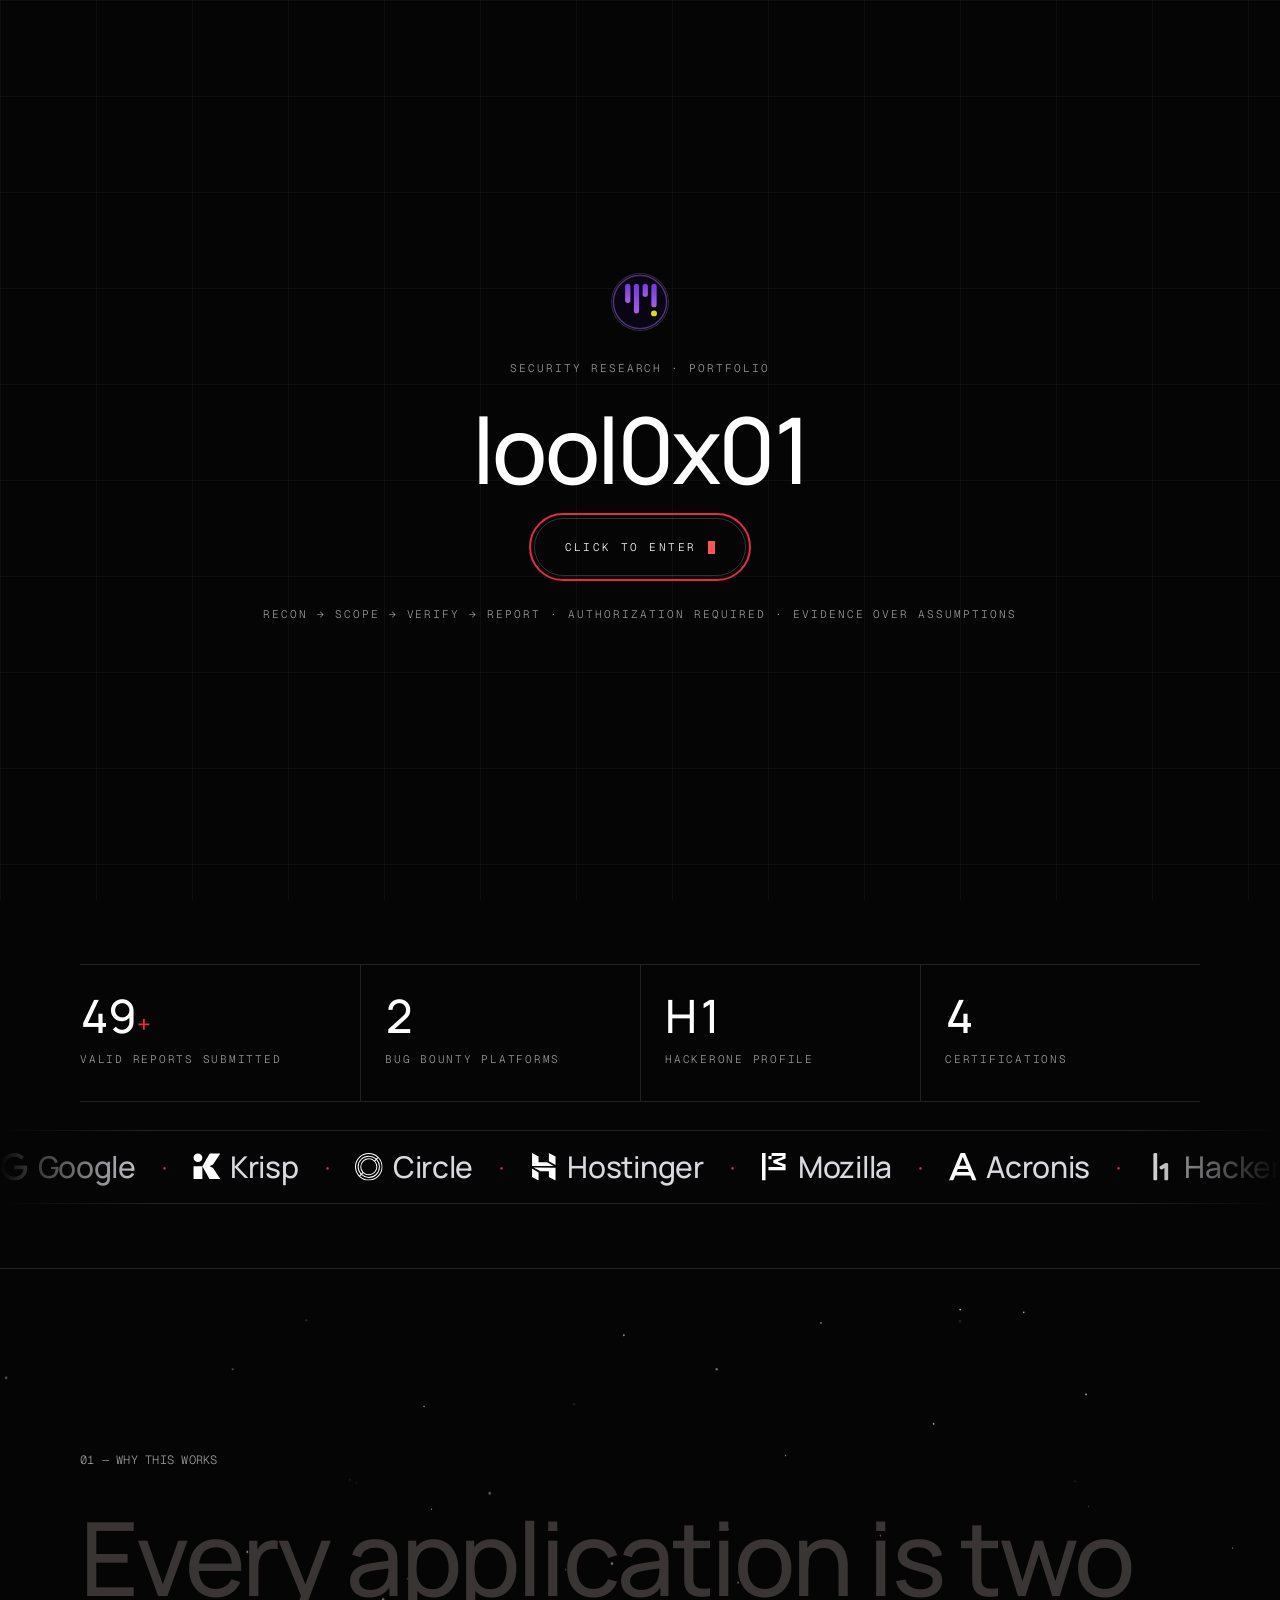
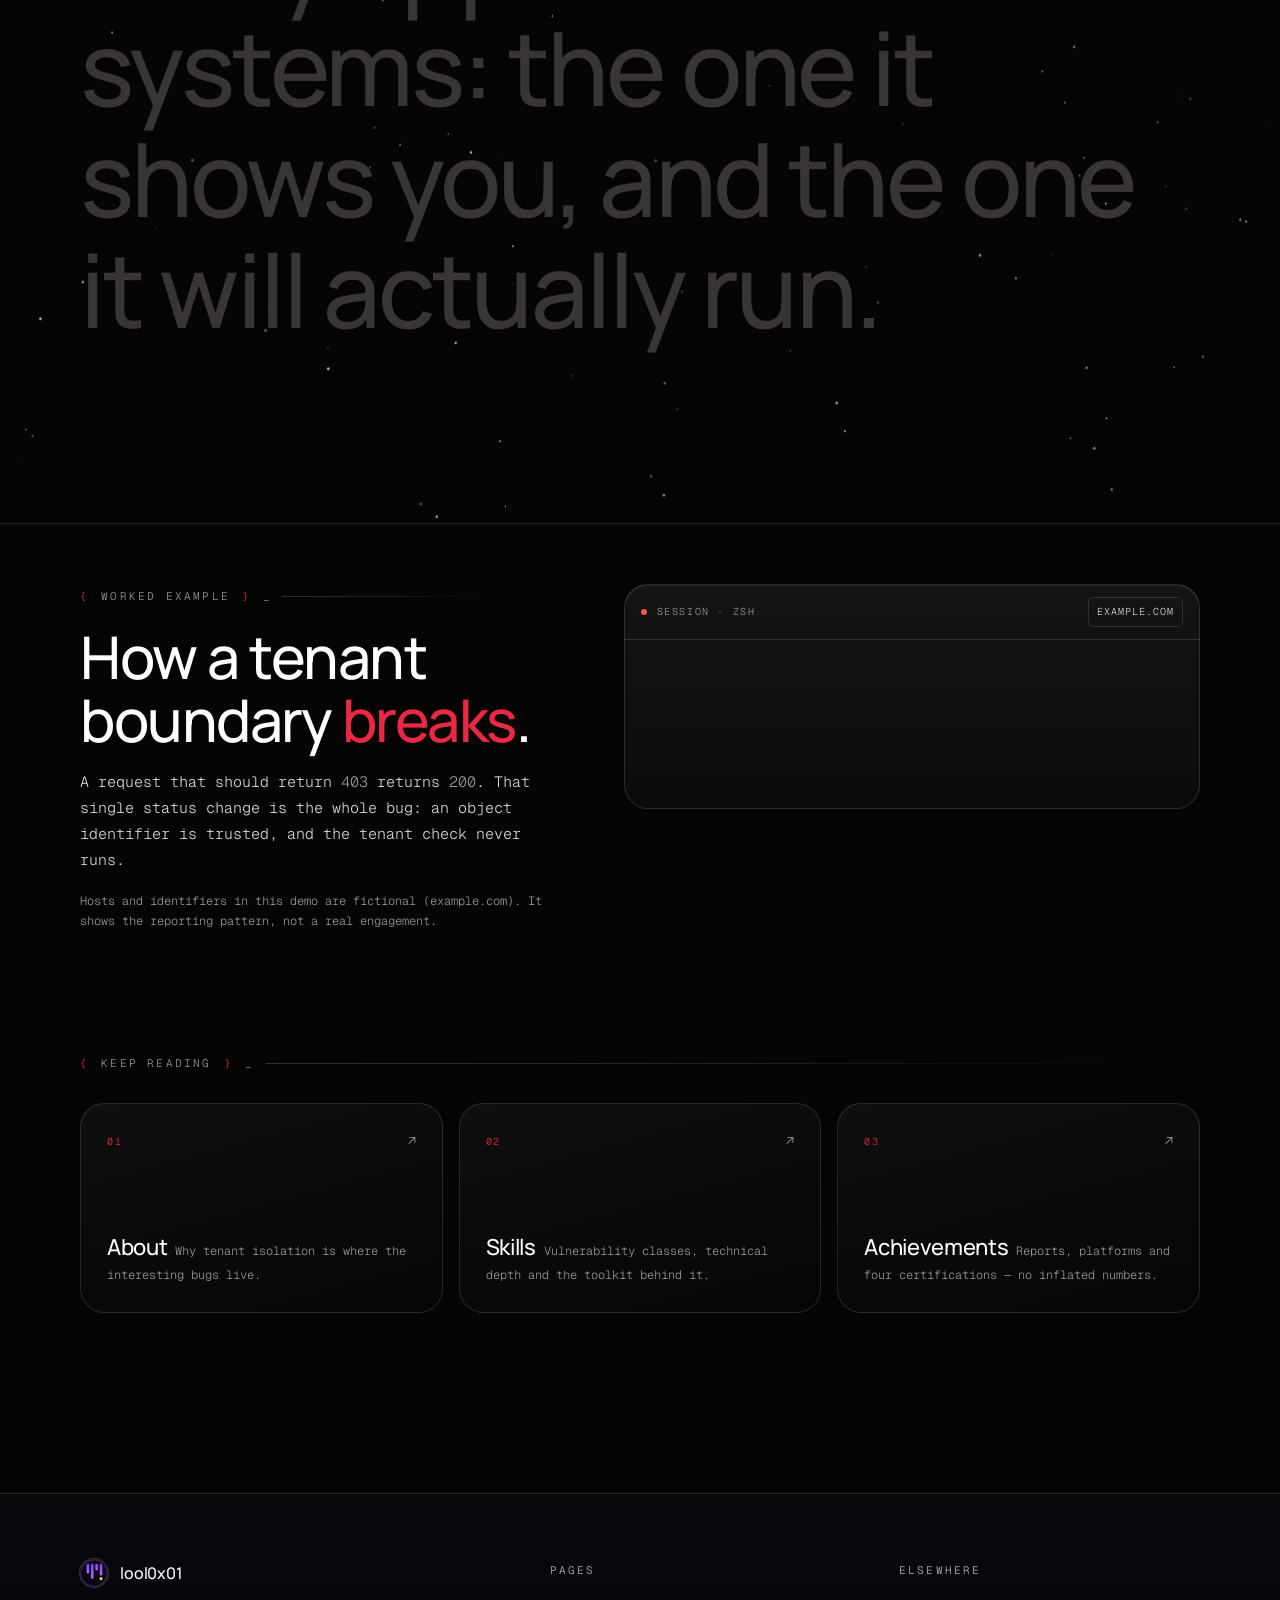
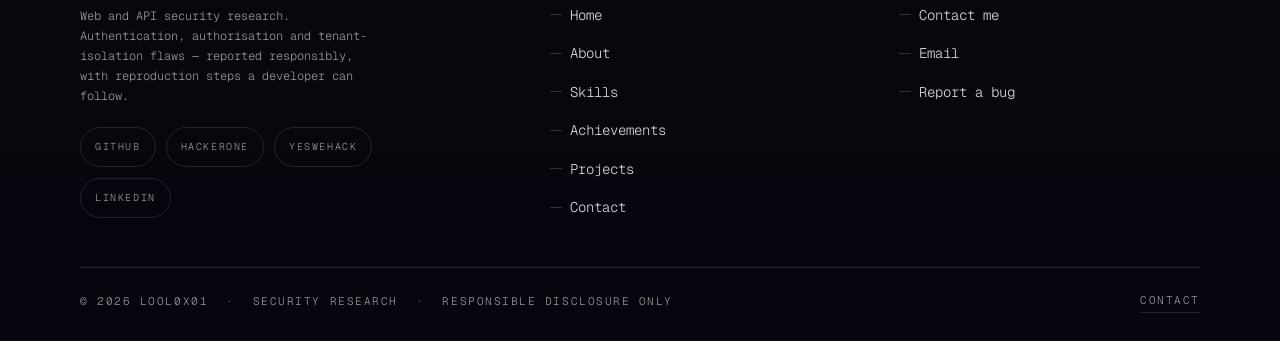
==== commit dc6b562e: "Serve sound as assets/audio/quran.mp3; cache-bust core.js?v=13 (fix stale-cache drone)" ====
--- a/index.html
+++ b/index.html
@@ -402,7 +402,7 @@
 
 <script src="assets/js/data.js?v=5"></script>
 <script src="assets/js/particles.js?v=5"></script>
-<script src="assets/js/core.js?v=12"></script>
+<script src="assets/js/core.js?v=13"></script>
 <script src="assets/js/home.js?v=6"></script>
 <script src="assets/js/live-terminal.js?v=1"></script>
 </body>
